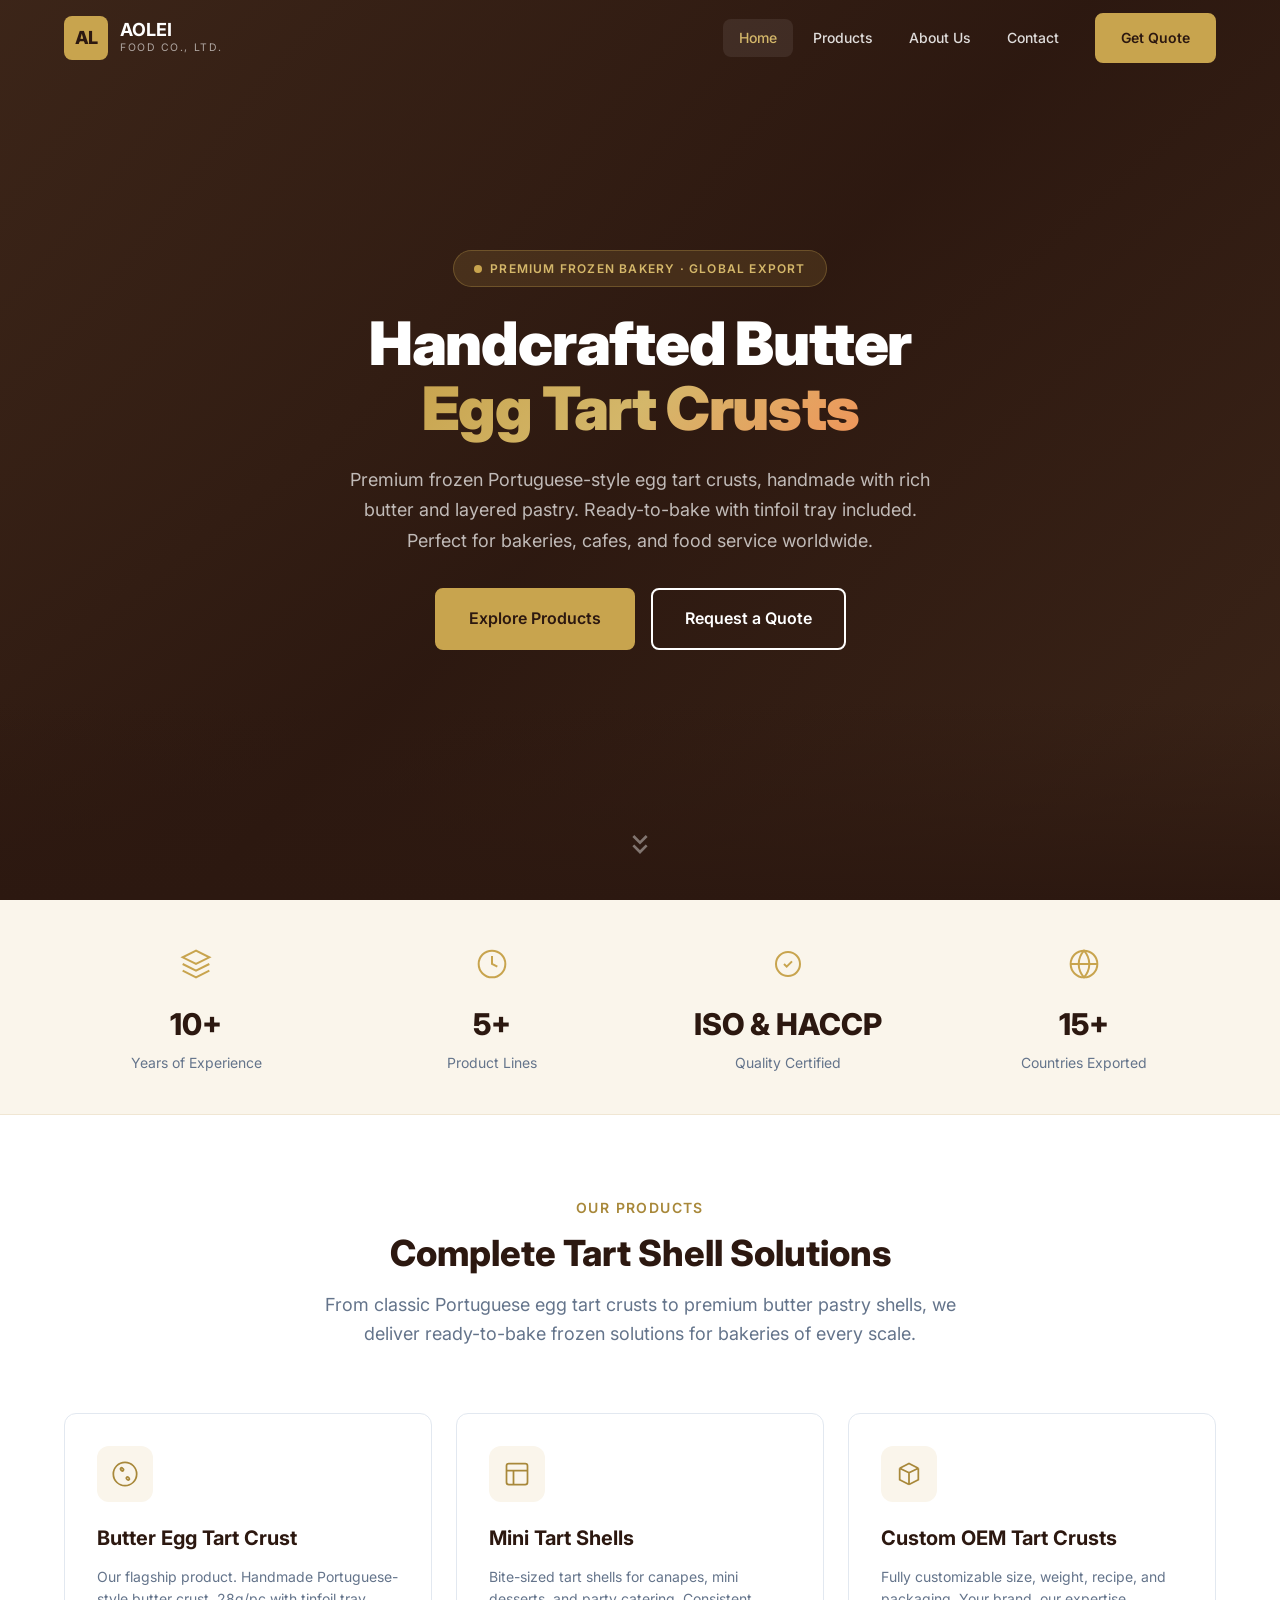
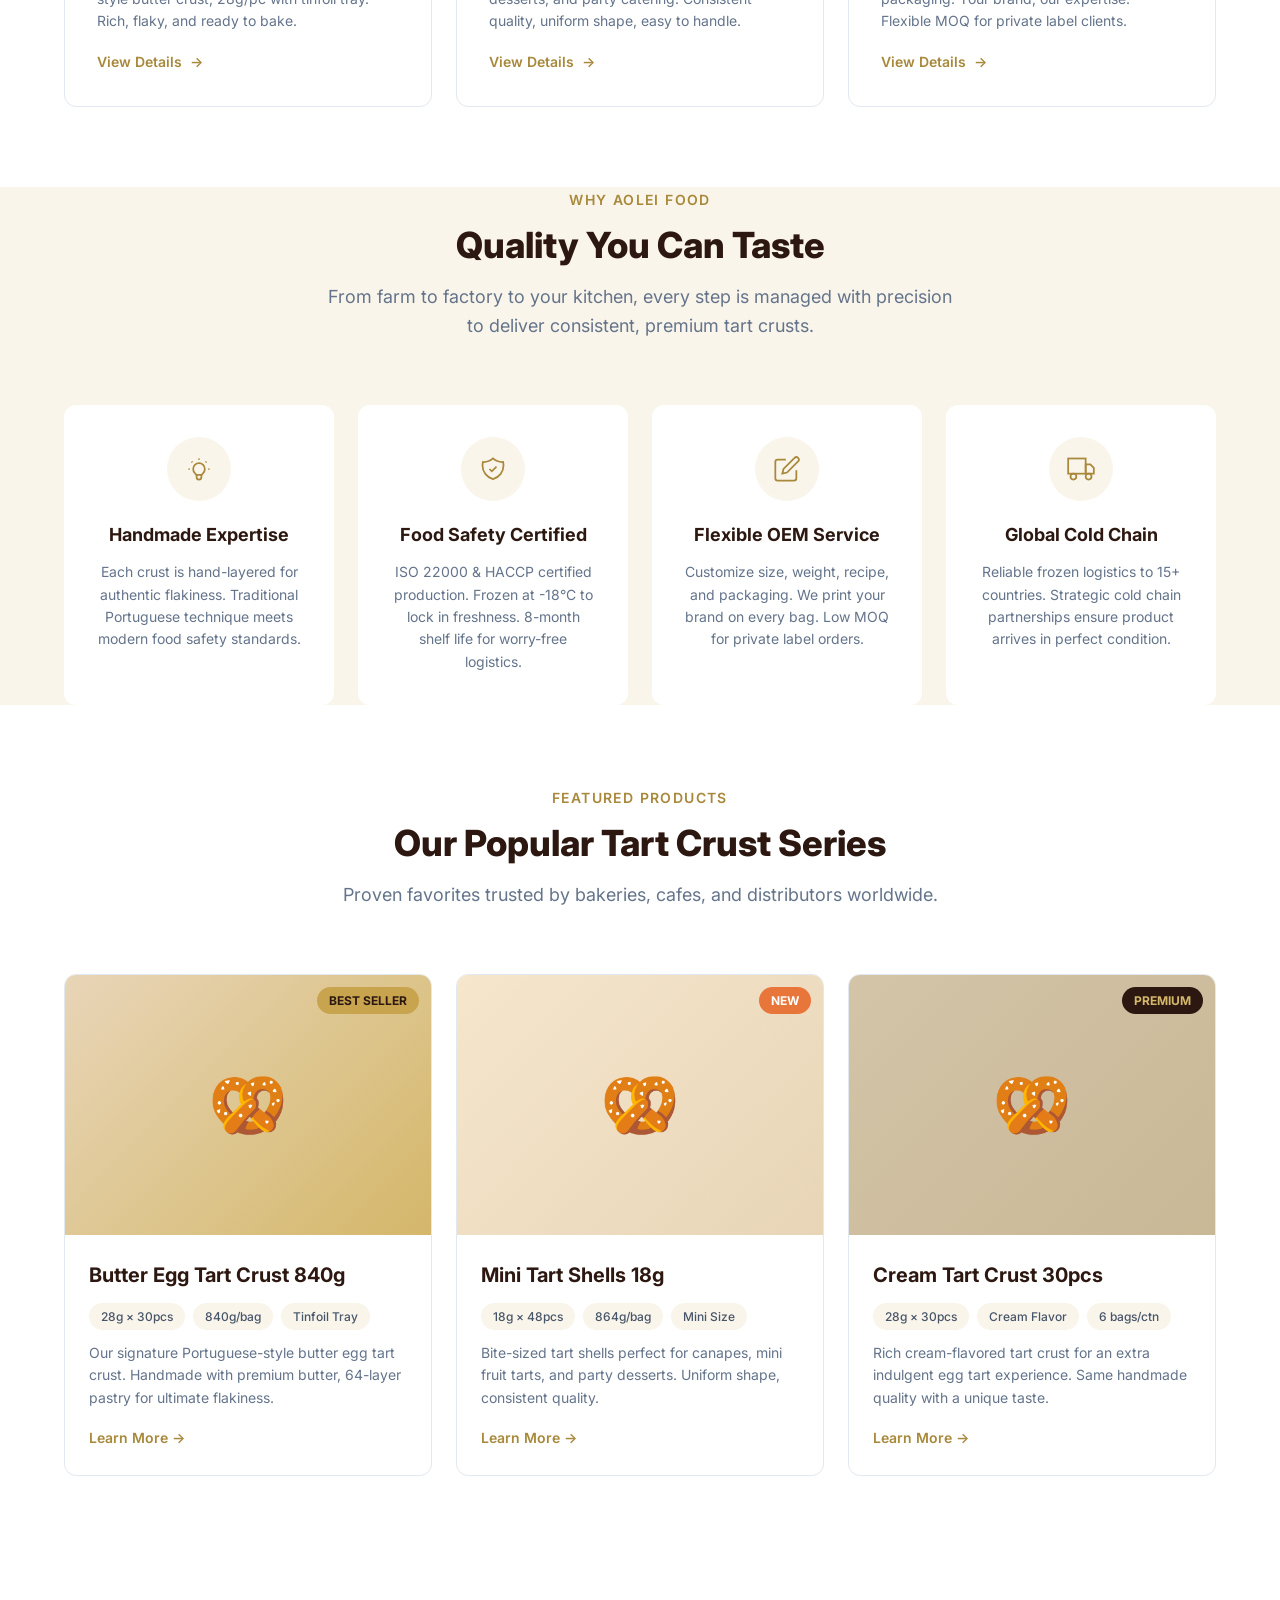
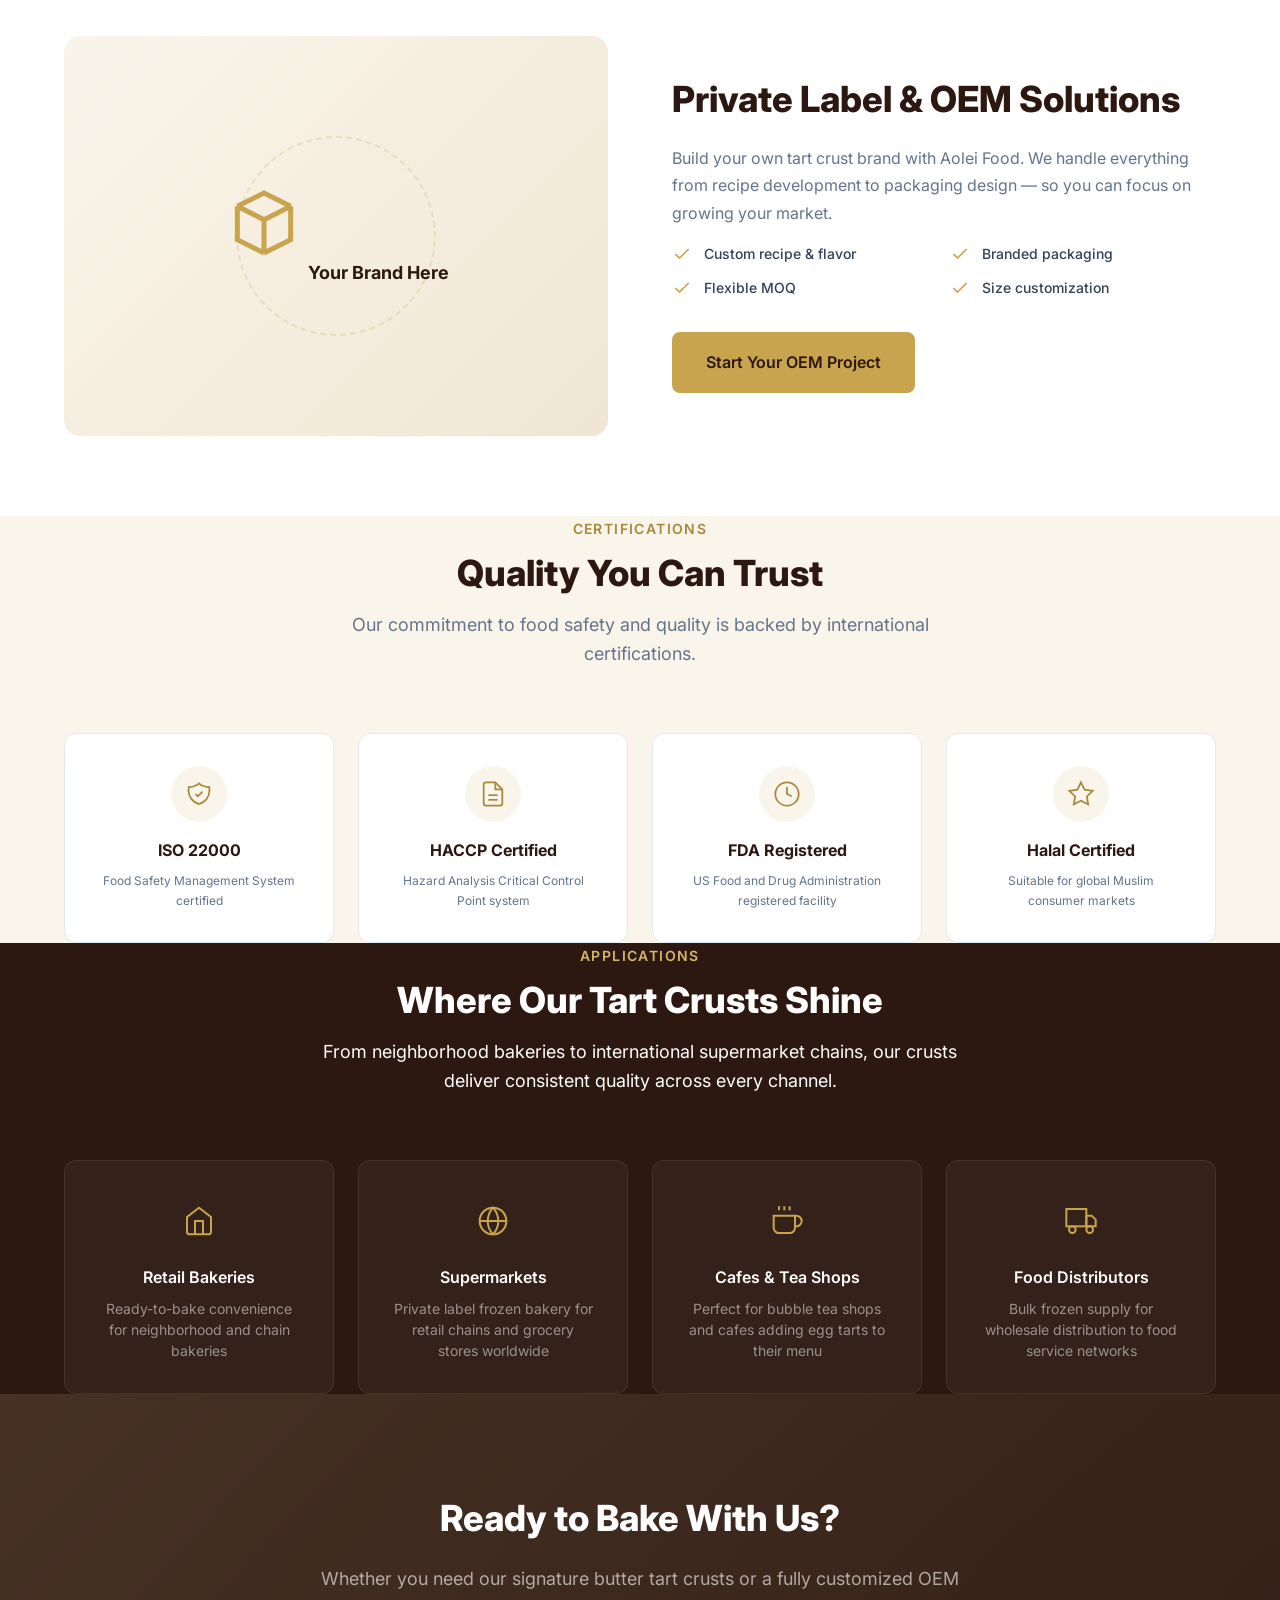
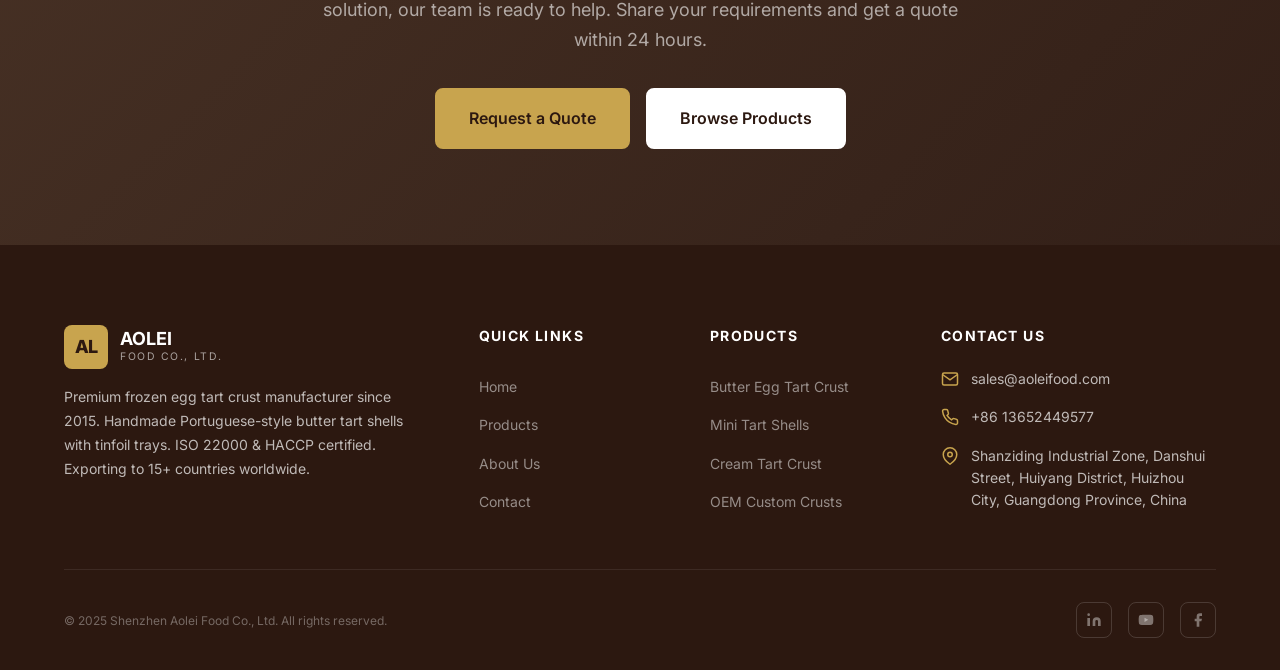
==== index.html @ 7d10255e "Initial commit: Aolei Food B2B foreign trade website" ====
<!DOCTYPE html>
<html lang="en">
<head>
  <meta charset="UTF-8">
  <meta name="viewport" content="width=device-width, initial-scale=1.0">
  <meta name="description" content="Aolei Food - Premium Frozen Egg Tart Crust Manufacturer in China. Handmade Portuguese-style butter egg tart crusts with tinfoil trays. OEM/ODM available. ISO & HACCP certified factory. Request a quote today.">
  <meta name="keywords" content="egg tart crust, frozen egg tart, Portuguese egg tart, butter tart shell, bakery ingredients, OEM egg tart, Aolei Food, tart crust manufacturer, frozen bakery, tinfoil tray tart">
  <meta name="author" content="Shenzhen Aolei Food Co., Ltd.">

  <!-- Open Graph -->
  <meta property="og:title" content="Aolei Food | Premium Frozen Egg Tart Crust Manufacturer">
  <meta property="og:description" content="Handmade Portuguese-style butter egg tart crusts. 28g/pc with tinfoil tray. Frozen for freshness. OEM/ODM available. Global export.">
  <meta property="og:type" content="website">
  <meta property="og:site_name" content="Aolei Food">

  <!-- Canonical -->
  <link rel="canonical" href="https://www.aoleifood.com/">

  <!-- Fonts -->
  <link rel="preconnect" href="https://fonts.googleapis.com">
  <link rel="preconnect" href="https://fonts.gstatic.com" crossorigin>
  <link href="https://fonts.googleapis.com/css2?family=Inter:wght@400;500;600;700;800;900&display=swap" rel="stylesheet">

  <!-- Styles -->
  <link rel="stylesheet" href="assets/css/style.css">

  <title>Aolei Food | Premium Frozen Egg Tart Crust Manufacturer</title>

  <!-- Structured Data -->
  <script type="application/ld+json">
  {
    "@context": "https://schema.org",
    "@type": "Organization",
    "name": "Shenzhen Aolei Food Co., Ltd.",
    "alternateName": "Aolei Food",
    "url": "https://www.aoleifood.com",
    "description": "Professional frozen egg tart crust manufacturer specializing in handmade Portuguese-style butter egg tart crusts for bakery, food service, and retail markets worldwide.",
    "address": {
      "@type": "PostalAddress",
      "addressLocality": "Huizhou",
      "addressRegion": "Guangdong",
      "addressCountry": "CN"
    },
    "contactPoint": {
      "@type": "ContactPoint",
      "telephone": "+86-13652449577",
      "contactType": "sales"
    }
  }
  </script>
</head>
<body>

<!-- ==================== HEADER ==================== -->
<header class="header">
  <div class="header-inner">
    <a href="index.html" class="logo" aria-label="Aolei Food Home">
      <div class="logo-icon">AL</div>
      <div class="logo-text">
        <span class="logo-name">AOLEI</span>
        <span class="logo-sub">Food Co., Ltd.</span>
      </div>
    </a>

    <button class="menu-toggle" aria-label="Toggle menu" aria-expanded="false">
      <span></span><span></span><span></span>
    </button>

    <nav class="nav-menu" role="navigation" aria-label="Main navigation">
      <a href="index.html" class="nav-link active">Home</a>
      <a href="products.html" class="nav-link">Products</a>
      <a href="about.html" class="nav-link">About Us</a>
      <a href="contact.html" class="nav-link">Contact</a>
      <a href="contact.html" class="nav-cta btn btn-primary">Get Quote</a>
    </nav>
  </div>
</header>

<!-- ==================== HERO ==================== -->
<section class="hero" aria-label="Hero banner">
  <div class="hero-bg"></div>
  <div class="hero-content">
    <div class="hero-badge">
      <span class="hero-badge-dot"></span>
      Premium Frozen Bakery · Global Export
    </div>
    <h1 class="hero-title">
      Handcrafted Butter
      <br>
      <span class="hero-title-highlight">Egg Tart Crusts</span>
    </h1>
    <p class="hero-desc">
      Premium frozen Portuguese-style egg tart crusts, handmade with rich butter and layered pastry.
      Ready-to-bake with tinfoil tray included. Perfect for bakeries, cafes, and food service worldwide.
    </p>
    <div class="hero-cta">
      <a href="products.html" class="btn btn-primary btn-lg">Explore Products</a>
      <a href="contact.html" class="btn btn-outline btn-lg">Request a Quote</a>
    </div>
  </div>
  <div class="hero-scroll" aria-hidden="true">
    <svg viewBox="0 0 24 24" fill="none" stroke="currentColor" stroke-width="2">
      <path d="M7 13l5 5 5-5M7 6l5 5 5-5"/>
    </svg>
  </div>
</section>

<!-- ==================== TRUST BAR ==================== -->
<section class="trust-bar" aria-label="Company statistics">
  <div class="container">
    <div class="trust-grid">
      <div class="trust-item reveal">
        <div class="trust-icon">
          <svg viewBox="0 0 24 24" fill="none" stroke="currentColor" stroke-width="1.5"><path d="M12 2L2 7l10 5 10-5-10-5z"/><path d="M2 17l10 5 10-5"/><path d="M2 12l10 5 10-5"/></svg>
        </div>
        <div class="trust-number">10+</div>
        <div class="trust-label">Years of Experience</div>
      </div>
      <div class="trust-item reveal">
        <div class="trust-icon">
          <svg viewBox="0 0 24 24" fill="none" stroke="currentColor" stroke-width="1.5"><circle cx="12" cy="12" r="10"/><path d="M12 6v6l4 2"/></svg>
        </div>
        <div class="trust-number">5+</div>
        <div class="trust-label">Product Lines</div>
      </div>
      <div class="trust-item reveal">
        <div class="trust-icon">
          <svg viewBox="0 0 24 24" fill="none" stroke="currentColor" stroke-width="1.5"><path d="M9 12l2 2 4-4"/><path d="M21 12c0 4.97-4.03 9-9 9s-9-4.03-9-9 4.03-9 9-9 9 4.03 9 9z"/></svg>
        </div>
        <div class="trust-number">ISO & HACCP</div>
        <div class="trust-label">Quality Certified</div>
      </div>
      <div class="trust-item reveal">
        <div class="trust-icon">
          <svg viewBox="0 0 24 24" fill="none" stroke="currentColor" stroke-width="1.5"><circle cx="12" cy="12" r="10"/><line x1="2" y1="12" x2="22" y2="12"/><path d="M12 2a15.3 15.3 0 014 10 15.3 15.3 0 01-4 10 15.3 15.3 0 01-4-10 15.3 15.3 0 014-10z"/></svg>
        </div>
        <div class="trust-number">15+</div>
        <div class="trust-label">Countries Exported</div>
      </div>
    </div>
  </div>
</section>

<!-- ==================== PRODUCT CATEGORIES ==================== -->
<section class="section" id="categories" aria-label="Product categories">
  <div class="container">
    <div class="section-header">
      <span class="section-label reveal">Our Products</span>
      <h2 class="section-title reveal">Complete Tart Shell Solutions</h2>
      <p class="section-subtitle reveal">From classic Portuguese egg tart crusts to premium butter pastry shells, we deliver ready-to-bake frozen solutions for bakeries of every scale.</p>
    </div>
    <div class="categories-grid stagger">
      <div class="category-card">
        <div class="category-icon">
          <svg viewBox="0 0 24 24" fill="none" stroke="currentColor" stroke-width="1.5"><circle cx="12" cy="12" r="10"/><path d="M14.7 14.7a1 1 0 00-1.4 1.4l.9.9a1 1 0 001.4-1.4l-.9-.9z"/><path d="M8.3 8.3a1 1 0 011.4-1.4l.9.9a1 1 0 01-1.4 1.4l-.9-.9z"/></svg>
        </div>
        <h3>Butter Egg Tart Crust</h3>
        <p>Our flagship product. Handmade Portuguese-style butter crust, 28g/pc with tinfoil tray. Rich, flaky, and ready to bake.</p>
        <a href="products.html#butter-tart" class="category-link">View Details <span>&rarr;</span></a>
      </div>
      <div class="category-card">
        <div class="category-icon">
          <svg viewBox="0 0 24 24" fill="none" stroke="currentColor" stroke-width="1.5"><rect x="3" y="3" width="18" height="18" rx="2"/><path d="M3 9h18"/><path d="M9 21V9"/></svg>
        </div>
        <h3>Mini Tart Shells</h3>
        <p>Bite-sized tart shells for canapes, mini desserts, and party catering. Consistent quality, uniform shape, easy to handle.</p>
        <a href="products.html#mini-tart" class="category-link">View Details <span>&rarr;</span></a>
      </div>
      <div class="category-card">
        <div class="category-icon">
          <svg viewBox="0 0 24 24" fill="none" stroke="currentColor" stroke-width="1.5"><path d="M20 7l-8-4-8 4m16 0l-8 4m8-4v10l-8 4m0-10L4 7m8 4v10M4 7v10l8 4"/></svg>
        </div>
        <h3>Custom OEM Tart Crusts</h3>
        <p>Fully customizable size, weight, recipe, and packaging. Your brand, our expertise. Flexible MOQ for private label clients.</p>
        <a href="products.html#oem" class="category-link">View Details <span>&rarr;</span></a>
      </div>
    </div>
  </div>
</section>

<!-- ==================== WHY CHOOSE US ==================== -->
<section class="why-us" aria-label="Why choose us">
  <div class="container">
    <div class="section-header">
      <span class="section-label reveal">Why Aolei Food</span>
      <h2 class="section-title reveal">Quality You Can Taste</h2>
      <p class="section-subtitle reveal">From farm to factory to your kitchen, every step is managed with precision to deliver consistent, premium tart crusts.</p>
    </div>
    <div class="why-grid stagger">
      <div class="why-card">
        <div class="why-icon">
          <svg viewBox="0 0 24 24" fill="none" stroke="currentColor" stroke-width="1.5"><path d="M9.663 17h4.673M12 3v1m6.364 1.636l-.707.707M21 12h-1M4 12H3m3.343-5.657l-.707-.707m2.828 9.9a5 5 0 117.072 0l-.548.547A3.374 3.374 0 0014 18.469V19a2 2 0 11-4 0v-.531c0-.895-.356-1.754-.988-2.386l-.548-.547z"/></svg>
        </div>
        <h3>Handmade Expertise</h3>
        <p>Each crust is hand-layered for authentic flakiness. Traditional Portuguese technique meets modern food safety standards.</p>
      </div>
      <div class="why-card">
        <div class="why-icon">
          <svg viewBox="0 0 24 24" fill="none" stroke="currentColor" stroke-width="1.5"><path d="M9 12l2 2 4-4m5.618-4.016A11.955 11.955 0 0112 2.944a11.955 11.955 0 01-8.618 3.04A12.02 12.02 0 003 9c0 5.591 3.824 10.29 9 11.622 5.176-1.332 9-6.03 9-11.622 0-1.042-.133-2.052-.382-3.016z"/></svg>
        </div>
        <h3>Food Safety Certified</h3>
        <p>ISO 22000 & HACCP certified production. Frozen at -18&deg;C to lock in freshness. 8-month shelf life for worry-free logistics.</p>
      </div>
      <div class="why-card">
        <div class="why-icon">
          <svg viewBox="0 0 24 24" fill="none" stroke="currentColor" stroke-width="1.5"><path d="M11 4H4a2 2 0 00-2 2v14a2 2 0 002 2h14a2 2 0 002-2v-7"/><path d="M18.5 2.5a2.121 2.121 0 013 3L12 15l-4 1 1-4 9.5-9.5z"/></svg>
        </div>
        <h3>Flexible OEM Service</h3>
        <p>Customize size, weight, recipe, and packaging. We print your brand on every bag. Low MOQ for private label orders.</p>
      </div>
      <div class="why-card">
        <div class="why-icon">
          <svg viewBox="0 0 24 24" fill="none" stroke="currentColor" stroke-width="1.5"><rect x="1" y="3" width="15" height="13"/><polygon points="16 8 20 8 23 11 23 16 16 16 16 8"/><circle cx="5.5" cy="18.5" r="2.5"/><circle cx="18.5" cy="18.5" r="2.5"/></svg>
        </div>
        <h3>Global Cold Chain</h3>
        <p>Reliable frozen logistics to 15+ countries. Strategic cold chain partnerships ensure product arrives in perfect condition.</p>
      </div>
    </div>
  </div>
</section>

<!-- ==================== FEATURED PRODUCTS ==================== -->
<section class="section" aria-label="Featured products">
  <div class="container">
    <div class="section-header">
      <span class="section-label reveal">Featured Products</span>
      <h2 class="section-title reveal">Our Popular Tart Crust Series</h2>
      <p class="section-subtitle reveal">Proven favorites trusted by bakeries, cafes, and distributors worldwide.</p>
    </div>
    <div class="featured-grid stagger">
      <!-- Product 1 -->
      <div class="product-card">
        <div class="product-image">
          <div style="width:100%;height:100%;background:linear-gradient(135deg, #E8D5B7, #D4B76A);display:flex;align-items:center;justify-content:center;color:#8B6914;font-size:4rem;">&#129384;</div>
          <span class="product-badge popular">Best Seller</span>
        </div>
        <div class="product-info">
          <h3>Butter Egg Tart Crust 840g</h3>
          <div class="product-specs">
            <span class="product-spec">28g &times; 30pcs</span>
            <span class="product-spec">840g/bag</span>
            <span class="product-spec">Tinfoil Tray</span>
          </div>
          <p class="product-desc">Our signature Portuguese-style butter egg tart crust. Handmade with premium butter, 64-layer pastry for ultimate flakiness.</p>
          <a href="products.html#butter-tart" class="product-link">Learn More &rarr;</a>
        </div>
      </div>

      <!-- Product 2 -->
      <div class="product-card">
        <div class="product-image">
          <div style="width:100%;height:100%;background:linear-gradient(135deg, #F5E6CC, #E8D5B7);display:flex;align-items:center;justify-content:center;color:#C8A44E;font-size:4rem;">&#129384;</div>
          <span class="product-badge new">New</span>
        </div>
        <div class="product-info">
          <h3>Mini Tart Shells 18g</h3>
          <div class="product-specs">
            <span class="product-spec">18g &times; 48pcs</span>
            <span class="product-spec">864g/bag</span>
            <span class="product-spec">Mini Size</span>
          </div>
          <p class="product-desc">Bite-sized tart shells perfect for canapes, mini fruit tarts, and party desserts. Uniform shape, consistent quality.</p>
          <a href="products.html#mini-tart" class="product-link">Learn More &rarr;</a>
        </div>
      </div>

      <!-- Product 3 -->
      <div class="product-card">
        <div class="product-image">
          <div style="width:100%;height:100%;background:linear-gradient(135deg, #D4C4A8, #C8B896);display:flex;align-items:center;justify-content:center;color:#8B7355;font-size:4rem;">&#129384;</div>
          <span class="product-badge premium">Premium</span>
        </div>
        <div class="product-info">
          <h3>Cream Tart Crust 30pcs</h3>
          <div class="product-specs">
            <span class="product-spec">28g &times; 30pcs</span>
            <span class="product-spec">Cream Flavor</span>
            <span class="product-spec">6 bags/ctn</span>
          </div>
          <p class="product-desc">Rich cream-flavored tart crust for an extra indulgent egg tart experience. Same handmade quality with a unique taste.</p>
          <a href="products.html#cream-tart" class="product-link">Learn More &rarr;</a>
        </div>
      </div>
    </div>
  </div>
</section>

<!-- ==================== OEM SECTION ==================== -->
<section class="oem-section section" aria-label="OEM & Customization">
  <div class="container">
    <div class="oem-content">
      <div class="oem-visual reveal">
        <div class="oem-image-box">
          <div class="oem-image-content">
            <svg viewBox="0 0 24 24" fill="none" stroke="currentColor" stroke-width="1.5"><path d="M20 7l-8-4-8 4m16 0l-8 4m8-4v10l-8 4m0-10L4 7m8 4v10M4 7v10l8 4"/></svg>
            <span>Your Brand Here</span>
          </div>
        </div>
      </div>
      <div class="oem-info reveal">
        <h2>Private Label & OEM Solutions</h2>
        <p>Build your own tart crust brand with Aolei Food. We handle everything from recipe development to packaging design &mdash; so you can focus on growing your market.</p>
        <ul class="oem-checklist">
          <li>
            <svg viewBox="0 0 24 24" fill="none" stroke="currentColor" stroke-width="2"><polyline points="20 6 9 17 4 12"/></svg>
            Custom recipe & flavor
          </li>
          <li>
            <svg viewBox="0 0 24 24" fill="none" stroke="currentColor" stroke-width="2"><polyline points="20 6 9 17 4 12"/></svg>
            Branded packaging
          </li>
          <li>
            <svg viewBox="0 0 24 24" fill="none" stroke="currentColor" stroke-width="2"><polyline points="20 6 9 17 4 12"/></svg>
            Flexible MOQ
          </li>
          <li>
            <svg viewBox="0 0 24 24" fill="none" stroke="currentColor" stroke-width="2"><polyline points="20 6 9 17 4 12"/></svg>
            Size customization
          </li>
        </ul>
        <a href="contact.html" class="btn btn-primary btn-lg">Start Your OEM Project</a>
      </div>
    </div>
  </div>
</section>

<!-- ==================== CERTIFICATIONS ==================== -->
<section class="certifications" aria-label="Certifications">
  <div class="container">
    <div class="section-header">
      <span class="section-label reveal">Certifications</span>
      <h2 class="section-title reveal">Quality You Can Trust</h2>
      <p class="section-subtitle reveal">Our commitment to food safety and quality is backed by international certifications.</p>
    </div>
    <div class="cert-grid stagger">
      <div class="cert-card">
        <div class="cert-icon">
          <svg viewBox="0 0 24 24" fill="none" stroke="currentColor" stroke-width="1.5"><path d="M9 12l2 2 4-4m5.618-4.016A11.955 11.955 0 0112 2.944a11.955 11.955 0 01-8.618 3.04A12.02 12.02 0 003 9c0 5.591 3.824 10.29 9 11.622 5.176-1.332 9-6.03 9-11.622 0-1.042-.133-2.052-.382-3.016z"/></svg>
        </div>
        <h4>ISO 22000</h4>
        <p>Food Safety Management System certified</p>
      </div>
      <div class="cert-card">
        <div class="cert-icon">
          <svg viewBox="0 0 24 24" fill="none" stroke="currentColor" stroke-width="1.5"><path d="M14 2H6a2 2 0 00-2 2v16a2 2 0 002 2h12a2 2 0 002-2V8z"/><polyline points="14 2 14 8 20 8"/><line x1="16" y1="13" x2="8" y2="13"/><line x1="16" y1="17" x2="8" y2="17"/></svg>
        </div>
        <h4>HACCP Certified</h4>
        <p>Hazard Analysis Critical Control Point system</p>
      </div>
      <div class="cert-card">
        <div class="cert-icon">
          <svg viewBox="0 0 24 24" fill="none" stroke="currentColor" stroke-width="1.5"><circle cx="12" cy="12" r="10"/><path d="M12 6v6l4 2"/></svg>
        </div>
        <h4>FDA Registered</h4>
        <p>US Food and Drug Administration registered facility</p>
      </div>
      <div class="cert-card">
        <div class="cert-icon">
          <svg viewBox="0 0 24 24" fill="none" stroke="currentColor" stroke-width="1.5"><path d="M12 2l3.09 6.26L22 9.27l-5 4.87 1.18 6.88L12 17.77l-6.18 3.25L7 14.14 2 9.27l6.91-1.01L12 2z"/></svg>
        </div>
        <h4>Halal Certified</h4>
        <p>Suitable for global Muslim consumer markets</p>
      </div>
    </div>
  </div>
</section>

<!-- ==================== APPLICATIONS ==================== -->
<section class="applications" aria-label="Application markets">
  <div class="container">
    <div class="section-header">
      <span class="section-label reveal">Applications</span>
      <h2 class="section-title light reveal">Where Our Tart Crusts Shine</h2>
      <p class="section-subtitle light reveal">From neighborhood bakeries to international supermarket chains, our crusts deliver consistent quality across every channel.</p>
    </div>
    <div class="app-grid stagger">
      <div class="app-card">
        <div class="app-icon">
          <svg viewBox="0 0 24 24" fill="none" stroke="currentColor" stroke-width="1.5"><path d="M3 9l9-7 9 7v11a2 2 0 01-2 2H5a2 2 0 01-2-2z"/><polyline points="9 22 9 12 15 12 15 22"/></svg>
        </div>
        <h4>Retail Bakeries</h4>
        <p>Ready-to-bake convenience for neighborhood and chain bakeries</p>
      </div>
      <div class="app-card">
        <div class="app-icon">
          <svg viewBox="0 0 24 24" fill="none" stroke="currentColor" stroke-width="1.5"><circle cx="12" cy="12" r="10"/><line x1="2" y1="12" x2="22" y2="12"/><path d="M12 2a15.3 15.3 0 014 10 15.3 15.3 0 01-4 10 15.3 15.3 0 01-4-10 15.3 15.3 0 014-10z"/></svg>
        </div>
        <h4>Supermarkets</h4>
        <p>Private label frozen bakery for retail chains and grocery stores worldwide</p>
      </div>
      <div class="app-card">
        <div class="app-icon">
          <svg viewBox="0 0 24 24" fill="none" stroke="currentColor" stroke-width="1.5"><path d="M18 8h1a4 4 0 010 8h-1"/><path d="M2 8h16v9a4 4 0 01-4 4H6a4 4 0 01-4-4V8z"/><line x1="6" y1="1" x2="6" y2="4"/><line x1="10" y1="1" x2="10" y2="4"/><line x1="14" y1="1" x2="14" y2="4"/></svg>
        </div>
        <h4>Cafes & Tea Shops</h4>
        <p>Perfect for bubble tea shops and cafes adding egg tarts to their menu</p>
      </div>
      <div class="app-card">
        <div class="app-icon">
          <svg viewBox="0 0 24 24" fill="none" stroke="currentColor" stroke-width="1.5"><rect x="1" y="3" width="15" height="13"/><polygon points="16 8 20 8 23 11 23 16 16 16 16 8"/><circle cx="5.5" cy="18.5" r="2.5"/><circle cx="18.5" cy="18.5" r="2.5"/></svg>
        </div>
        <h4>Food Distributors</h4>
        <p>Bulk frozen supply for wholesale distribution to food service networks</p>
      </div>
    </div>
  </div>
</section>

<!-- ==================== CTA ==================== -->
<section class="cta-section" aria-label="Call to action">
  <div class="container">
    <div class="cta-content reveal">
      <h2>Ready to Bake With Us?</h2>
      <p>Whether you need our signature butter tart crusts or a fully customized OEM solution, our team is ready to help. Share your requirements and get a quote within 24 hours.</p>
      <div class="cta-buttons">
        <a href="contact.html" class="btn btn-primary btn-lg">Request a Quote</a>
        <a href="products.html" class="btn btn-white btn-lg">Browse Products</a>
      </div>
    </div>
  </div>
</section>

<!-- ==================== FOOTER ==================== -->
<footer class="footer" role="contentinfo">
  <div class="container">
    <div class="footer-grid">
      <!-- Brand -->
      <div class="footer-brand">
        <a href="index.html" class="logo">
          <div class="logo-icon" style="background:var(--color-gold)">AL</div>
          <div class="logo-text">
            <span class="logo-name">AOLEI</span>
            <span class="logo-sub">Food Co., Ltd.</span>
          </div>
        </a>
        <p>Premium frozen egg tart crust manufacturer since 2015. Handmade Portuguese-style butter tart shells with tinfoil trays. ISO 22000 &amp; HACCP certified. Exporting to 15+ countries worldwide.</p>
      </div>

      <!-- Quick Links -->
      <div>
        <h4 class="footer-heading">Quick Links</h4>
        <div class="footer-links">
          <a href="index.html">Home</a>
          <a href="products.html">Products</a>
          <a href="about.html">About Us</a>
          <a href="contact.html">Contact</a>
        </div>
      </div>

      <!-- Products -->
      <div>
        <h4 class="footer-heading">Products</h4>
        <div class="footer-links">
          <a href="products.html#butter-tart">Butter Egg Tart Crust</a>
          <a href="products.html#mini-tart">Mini Tart Shells</a>
          <a href="products.html#cream-tart">Cream Tart Crust</a>
          <a href="products.html#oem">OEM Custom Crusts</a>
        </div>
      </div>

      <!-- Contact -->
      <div>
        <h4 class="footer-heading">Contact Us</h4>
        <div class="footer-contact">
          <div class="footer-contact-item">
            <svg viewBox="0 0 24 24" fill="none" stroke="currentColor" stroke-width="2"><path d="M4 4h16c1.1 0 2 .9 2 2v12c0 1.1-.9 2-2 2H4c-1.1 0-2-.9-2-2V6c0-1.1.9-2 2-2z"/><polyline points="22,6 12,13 2,6"/></svg>
            <span>sales@aoleifood.com</span>
          </div>
          <div class="footer-contact-item">
            <svg viewBox="0 0 24 24" fill="none" stroke="currentColor" stroke-width="2"><path d="M22 16.92v3a2 2 0 01-2.18 2 19.79 19.79 0 01-8.63-3.07 19.5 19.5 0 01-6-6 19.79 19.79 0 01-3.07-8.67A2 2 0 014.11 2h3a2 2 0 012 1.72 12.84 12.84 0 00.7 2.81 2 2 0 01-.45 2.11L8.09 9.91a16 16 0 006 6l1.27-1.27a2 2 0 012.11-.45 12.84 12.84 0 002.81.7A2 2 0 0122 16.92z"/></svg>
            <span>+86 13652449577</span>
          </div>
          <div class="footer-contact-item">
            <svg viewBox="0 0 24 24" fill="none" stroke="currentColor" stroke-width="2"><path d="M21 10c0 7-9 13-9 13s-9-6-9-13a9 9 0 0118 0z"/><circle cx="12" cy="10" r="3"/></svg>
            <span>Shanziding Industrial Zone, Danshui Street, Huiyang District, Huizhou City, Guangdong Province, China</span>
          </div>
        </div>
      </div>
    </div>

    <div class="footer-bottom">
      <p>&copy; 2025 Shenzhen Aolei Food Co., Ltd. All rights reserved.</p>
      <div class="footer-social">
        <a href="#" aria-label="LinkedIn"><svg viewBox="0 0 24 24" fill="currentColor" width="16" height="16"><path d="M16 8a6 6 0 016 6v7h-4v-7a2 2 0 00-2-2 2 2 0 00-2 2v7h-4v-7a6 6 0 016-6zM2 9h4v12H2zM4 6a2 2 0 100-4 2 2 0 000 4z"/></svg></a>
        <a href="#" aria-label="YouTube"><svg viewBox="0 0 24 24" fill="currentColor" width="16" height="16"><path d="M22.54 6.42a2.78 2.78 0 00-1.94-2C18.88 4 12 4 12 4s-6.88 0-8.6.46a2.78 2.78 0 00-1.94 2A29.94 29.94 0 001 11.75a29.94 29.94 0 00.46 5.33A2.78 2.78 0 003.4 19c1.72.46 8.6.46 8.6.46s6.88 0 8.6-.46a2.78 2.78 0 001.94-2 30.06 30.06 0 00.46-5.25 30.06 30.06 0 00-.46-5.33z"/><polygon points="9.75 15.02 15.5 11.75 9.75 8.48 9.75 15.02"/></svg></a>
        <a href="#" aria-label="Facebook"><svg viewBox="0 0 24 24" fill="currentColor" width="16" height="16"><path d="M18 2h-3a5 5 0 00-5 5v3H7v4h3v8h4v-8h3l1-4h-4V7a1 1 0 011-1h3z"/></svg></a>
      </div>
    </div>
  </div>
</footer>

<!-- Back to Top -->
<button class="back-to-top" aria-label="Back to top">
  <svg viewBox="0 0 24 24" fill="none" stroke="currentColor" stroke-width="2"><polyline points="18 15 12 9 6 15"/></svg>
</button>

<!-- Scripts -->
<script src="assets/js/main.js"></script>

</body>
</html>
---- assets/css/style.css ----
/* ============================================
   AOLEI FOOD - B2B Overseas Trade Website
   Global Stylesheet
   ============================================ */

/* --- CSS Custom Properties --- */
:root {
  /* Colors - Primary (Warm Gold & Amber) */
  --color-gold: #C8A44E;
  --color-gold-light: #D4B76A;
  --color-gold-dark: #A8883A;

  /* Colors - Dark */
  --color-brown: #3D2619;
  --color-brown-light: #5C3D2E;
  --color-brown-dark: #2C1810;

  /* Colors - Accent */
  --color-warm: #E8753A;
  --color-warm-light: #F0955A;
  --color-cream: #FAF5EB;
  --color-cream-dark: #F0E6D3;

  /* Colors - Neutral */
  --color-white: #FFFFFF;
  --color-gray-50: #F8FAFC;
  --color-gray-100: #F1F5F9;
  --color-gray-200: #E2E8F0;
  --color-gray-300: #CBD5E1;
  --color-gray-400: #94A3B8;
  --color-gray-500: #64748B;
  --color-gray-600: #475569;
  --color-gray-700: #334155;
  --color-gray-800: #1E293B;
  --color-gray-900: #0F172A;

  /* Colors - Functional */
  --color-success: #10B981;
  --color-error: #EF4444;
  --color-warning: #F59E0B;

  /* Typography */
  --font-primary: 'Inter', -apple-system, BlinkMacSystemFont, 'Segoe UI', Roboto, sans-serif;
  --font-size-xs: 0.75rem;
  --font-size-sm: 0.875rem;
  --font-size-base: 1rem;
  --font-size-lg: 1.125rem;
  --font-size-xl: 1.25rem;
  --font-size-2xl: 1.5rem;
  --font-size-3xl: 1.875rem;
  --font-size-4xl: 2.25rem;
  --font-size-5xl: 3rem;
  --font-size-6xl: 3.75rem;

  /* Spacing */
  --space-1: 0.25rem;
  --space-2: 0.5rem;
  --space-3: 0.75rem;
  --space-4: 1rem;
  --space-5: 1.25rem;
  --space-6: 1.5rem;
  --space-8: 2rem;
  --space-10: 2.5rem;
  --space-12: 3rem;
  --space-16: 4rem;
  --space-20: 5rem;
  --space-24: 6rem;

  /* Layout */
  --max-width: 1200px;
  --header-height: 76px;
  --border-radius: 8px;
  --border-radius-lg: 12px;
  --border-radius-xl: 16px;
  --border-radius-full: 9999px;

  /* Shadows */
  --shadow-sm: 0 1px 2px rgba(0, 0, 0, 0.05);
  --shadow-md: 0 4px 6px -1px rgba(0, 0, 0, 0.1), 0 2px 4px -2px rgba(0, 0, 0, 0.1);
  --shadow-lg: 0 10px 15px -3px rgba(0, 0, 0, 0.1), 0 4px 6px -4px rgba(0, 0, 0, 0.1);
  --shadow-xl: 0 20px 25px -5px rgba(0, 0, 0, 0.1), 0 8px 10px -6px rgba(0, 0, 0, 0.1);

  /* Transitions */
  --transition-fast: 150ms ease;
  --transition-base: 300ms ease;
  --transition-slow: 500ms ease;
}

/* --- Reset & Base --- */
*, *::before, *::after {
  box-sizing: border-box;
  margin: 0;
  padding: 0;
}

html {
  scroll-behavior: smooth;
  -webkit-text-size-adjust: 100%;
}

body {
  font-family: var(--font-primary);
  font-size: var(--font-size-base);
  line-height: 1.6;
  color: var(--color-gray-700);
  background: var(--color-white);
  -webkit-font-smoothing: antialiased;
  -moz-osx-font-smoothing: grayscale;
}

img {
  max-width: 100%;
  height: auto;
  display: block;
}

a {
  color: inherit;
  text-decoration: none;
}

ul, ol {
  list-style: none;
}

/* --- Container --- */
.container {
  width: 100%;
  max-width: var(--max-width);
  margin: 0 auto;
  padding: 0 var(--space-6);
}

/* --- Buttons --- */
.btn {
  display: inline-flex;
  align-items: center;
  justify-content: center;
  gap: var(--space-2);
  padding: var(--space-3) var(--space-6);
  font-size: var(--font-size-sm);
  font-weight: 600;
  border-radius: var(--border-radius);
  cursor: pointer;
  transition: all var(--transition-base);
  border: 2px solid transparent;
  white-space: nowrap;
}

.btn-primary {
  background: var(--color-gold);
  color: var(--color-brown-dark);
  border-color: var(--color-gold);
}

.btn-primary:hover {
  background: var(--color-gold-dark);
  border-color: var(--color-gold-dark);
  transform: translateY(-1px);
  box-shadow: var(--shadow-lg);
}

.btn-outline {
  background: transparent;
  color: var(--color-white);
  border-color: var(--color-white);
}

.btn-outline:hover {
  background: var(--color-white);
  color: var(--color-brown-dark);
  transform: translateY(-1px);
}

.btn-outline-dark {
  background: transparent;
  color: var(--color-brown-dark);
  border-color: var(--color-brown-dark);
}

.btn-outline-dark:hover {
  background: var(--color-brown-dark);
  color: var(--color-white);
  transform: translateY(-1px);
}

.btn-white {
  background: var(--color-white);
  color: var(--color-brown-dark);
  border-color: var(--color-white);
}

.btn-white:hover {
  background: var(--color-cream);
  transform: translateY(-1px);
  box-shadow: var(--shadow-lg);
}

.btn-lg {
  padding: var(--space-4) var(--space-8);
  font-size: var(--font-size-base);
}

/* --- Section --- */
.section {
  padding: var(--space-20) 0;
}

.section-header {
  text-align: center;
  margin-bottom: var(--space-16);
}

.section-label {
  display: inline-block;
  font-size: var(--font-size-sm);
  font-weight: 600;
  color: var(--color-gold-dark);
  text-transform: uppercase;
  letter-spacing: 0.1em;
  margin-bottom: var(--space-3);
}

.section-title {
  font-size: var(--font-size-4xl);
  font-weight: 800;
  color: var(--color-brown-dark);
  line-height: 1.2;
  margin-bottom: var(--space-4);
}

.section-subtitle {
  font-size: var(--font-size-lg);
  color: var(--color-gray-500);
  max-width: 640px;
  margin: 0 auto;
  line-height: 1.6;
}

.section-title.light,
.section-subtitle.light {
  color: var(--color-white);
}

/* ============================================
   HEADER
   ============================================ */
.header {
  position: fixed;
  top: 0;
  left: 0;
  width: 100%;
  z-index: 1000;
  transition: all var(--transition-base);
  background: transparent;
}

.header.scrolled {
  background: rgba(255, 255, 255, 0.97);
  backdrop-filter: blur(12px);
  box-shadow: var(--shadow-md);
}

.header.scrolled .nav-link {
  color: var(--color-gray-700);
}

.header.scrolled .logo-name { color: var(--color-brown-dark); }
.header.scrolled .logo-sub { color: var(--color-gray-500); }

.header-inner {
  max-width: var(--max-width);
  margin: 0 auto;
  padding: 0 var(--space-6);
  height: var(--header-height);
  display: flex;
  align-items: center;
  justify-content: space-between;
}

/* Logo */
.logo {
  display: flex;
  align-items: center;
  gap: var(--space-3);
  text-decoration: none;
}

.logo-icon {
  width: 44px;
  height: 44px;
  background: var(--color-gold);
  border-radius: var(--border-radius);
  display: flex;
  align-items: center;
  justify-content: center;
  font-size: var(--font-size-lg);
  font-weight: 800;
  color: var(--color-brown-dark);
  letter-spacing: -1px;
}

.logo-text {
  display: flex;
  flex-direction: column;
}

.logo-name {
  font-size: var(--font-size-lg);
  font-weight: 700;
  color: var(--color-white);
  line-height: 1.1;
  transition: color var(--transition-base);
}

.logo-sub {
  font-size: 0.65rem;
  text-transform: uppercase;
  letter-spacing: 0.15em;
  color: rgba(255, 255, 255, 0.6);
  transition: color var(--transition-base);
}

/* Navigation */
.nav-menu {
  display: flex;
  align-items: center;
  gap: var(--space-1);
}

.nav-link {
  padding: var(--space-2) var(--space-4);
  font-size: var(--font-size-sm);
  font-weight: 500;
  color: rgba(255, 255, 255, 0.85);
  transition: all var(--transition-fast);
  border-radius: var(--border-radius);
}

.nav-link:hover,
.nav-link.active {
  color: var(--color-gold-light);
  background: rgba(255, 255, 255, 0.08);
}

.nav-cta {
  margin-left: var(--space-4);
}

/* Mobile Menu Toggle */
.menu-toggle {
  display: none;
  flex-direction: column;
  gap: 5px;
  padding: var(--space-2);
  background: none;
  border: none;
  cursor: pointer;
  z-index: 1001;
}

.menu-toggle span {
  display: block;
  width: 24px;
  height: 2px;
  background: var(--color-white);
  border-radius: 2px;
  transition: all var(--transition-base);
}

.header.scrolled .menu-toggle span {
  background: var(--color-brown-dark);
}

.menu-toggle.active span:nth-child(1) {
  transform: rotate(45deg) translate(5px, 5px);
}

.menu-toggle.active span:nth-child(2) {
  opacity: 0;
}

.menu-toggle.active span:nth-child(3) {
  transform: rotate(-45deg) translate(5px, -5px);
}

/* ============================================
   HERO
   ============================================ */
.hero {
  position: relative;
  min-height: 100vh;
  display: flex;
  align-items: center;
  justify-content: center;
  text-align: center;
  overflow: hidden;
  background: var(--color-brown-dark);
}

.hero-bg {
  position: absolute;
  inset: 0;
  background:
    linear-gradient(135deg, rgba(61, 38, 25, 0.92) 0%, rgba(44, 24, 16, 0.95) 50%, rgba(61, 38, 25, 0.9) 100%),
    radial-gradient(ellipse at 30% 50%, rgba(200, 164, 78, 0.15) 0%, transparent 60%),
    radial-gradient(ellipse at 70% 30%, rgba(232, 117, 58, 0.1) 0%, transparent 50%);
  z-index: 1;
}

.hero-bg::after {
  content: '';
  position: absolute;
  bottom: 0;
  left: 0;
  right: 0;
  height: 200px;
  background: linear-gradient(to top, var(--color-brown-dark), transparent);
  z-index: 2;
}

.hero-content {
  position: relative;
  z-index: 3;
  max-width: 800px;
  padding: var(--space-24) var(--space-6);
}

.hero-badge {
  display: inline-flex;
  align-items: center;
  gap: var(--space-2);
  padding: var(--space-2) var(--space-5);
  background: rgba(200, 164, 78, 0.15);
  border: 1px solid rgba(200, 164, 78, 0.3);
  border-radius: var(--border-radius-full);
  font-size: var(--font-size-xs);
  font-weight: 600;
  color: var(--color-gold-light);
  text-transform: uppercase;
  letter-spacing: 0.1em;
  margin-bottom: var(--space-6);
}

.hero-badge-dot {
  width: 8px;
  height: 8px;
  background: var(--color-gold);
  border-radius: 50%;
  animation: pulse-dot 2s ease-in-out infinite;
}

@keyframes pulse-dot {
  0%, 100% { opacity: 1; transform: scale(1); }
  50% { opacity: 0.5; transform: scale(1.3); }
}

.hero-title {
  font-size: var(--font-size-6xl);
  font-weight: 900;
  line-height: 1.08;
  color: var(--color-white);
  margin-bottom: var(--space-6);
  letter-spacing: -0.02em;
}

.hero-title-highlight {
  background: linear-gradient(135deg, var(--color-gold) 0%, var(--color-gold-light) 50%, var(--color-warm-light) 100%);
  -webkit-background-clip: text;
  -webkit-text-fill-color: transparent;
  background-clip: text;
}

.hero-desc {
  font-size: var(--font-size-lg);
  color: rgba(255, 255, 255, 0.7);
  max-width: 600px;
  margin: 0 auto var(--space-8);
  line-height: 1.7;
}

.hero-cta {
  display: flex;
  gap: var(--space-4);
  justify-content: center;
  flex-wrap: wrap;
}

.hero-scroll {
  position: absolute;
  bottom: var(--space-8);
  left: 50%;
  transform: translateX(-50%);
  z-index: 3;
  animation: bounce 2s ease-in-out infinite;
}

.hero-scroll svg {
  width: 32px;
  height: 32px;
  color: rgba(255, 255, 255, 0.4);
}

@keyframes bounce {
  0%, 100% { transform: translateX(-50%) translateY(0); }
  50% { transform: translateX(-50%) translateY(8px); }
}

/* ============================================
   TRUST BAR / STATS
   ============================================ */
.trust-bar {
  padding: var(--space-10) 0;
  background: var(--color-cream);
  border-bottom: 1px solid var(--color-cream-dark);
}

.trust-grid {
  display: grid;
  grid-template-columns: repeat(4, 1fr);
  gap: var(--space-8);
}

.trust-item {
  text-align: center;
}

.trust-icon {
  width: 48px;
  height: 48px;
  margin: 0 auto var(--space-3);
  display: flex;
  align-items: center;
  justify-content: center;
}

.trust-icon svg {
  width: 32px;
  height: 32px;
  color: var(--color-gold);
}

.trust-number {
  font-size: var(--font-size-3xl);
  font-weight: 800;
  color: var(--color-brown-dark);
  margin-bottom: var(--space-1);
}

.trust-label {
  font-size: var(--font-size-sm);
  color: var(--color-gray-500);
}

/* ============================================
   PRODUCT CATEGORIES
   ============================================ */
.categories-grid {
  display: grid;
  grid-template-columns: repeat(3, 1fr);
  gap: var(--space-6);
}

.category-card {
  background: var(--color-white);
  border: 1px solid var(--color-gray-200);
  border-radius: var(--border-radius-lg);
  padding: var(--space-8);
  transition: all var(--transition-base);
  position: relative;
  overflow: hidden;
}

.category-card::before {
  content: '';
  position: absolute;
  top: 0;
  left: 0;
  right: 0;
  height: 3px;
  background: linear-gradient(90deg, var(--color-gold), var(--color-warm));
  opacity: 0;
  transition: opacity var(--transition-base);
}

.category-card:hover {
  border-color: var(--color-gold-light);
  box-shadow: var(--shadow-xl);
  transform: translateY(-4px);
}

.category-card:hover::before {
  opacity: 1;
}

.category-icon {
  width: 56px;
  height: 56px;
  background: var(--color-cream);
  border-radius: var(--border-radius-lg);
  display: flex;
  align-items: center;
  justify-content: center;
  margin-bottom: var(--space-5);
}

.category-icon svg {
  width: 28px;
  height: 28px;
  color: var(--color-gold-dark);
}

.category-card h3 {
  font-size: var(--font-size-xl);
  font-weight: 700;
  color: var(--color-brown-dark);
  margin-bottom: var(--space-3);
}

.category-card p {
  font-size: var(--font-size-sm);
  color: var(--color-gray-500);
  line-height: 1.6;
  margin-bottom: var(--space-4);
}

.category-link {
  display: inline-flex;
  align-items: center;
  gap: var(--space-2);
  font-size: var(--font-size-sm);
  font-weight: 600;
  color: var(--color-gold-dark);
  transition: gap var(--transition-fast);
}

.category-link:hover span {
  transform: translateX(4px);
}

.category-link span {
  display: inline-block;
  transition: transform var(--transition-fast);
}

/* ============================================
   WHY CHOOSE US
   ============================================ */
.why-us {
  background: var(--color-cream);
}

.why-grid {
  display: grid;
  grid-template-columns: repeat(4, 1fr);
  gap: var(--space-6);
}

.why-card {
  background: var(--color-white);
  border-radius: var(--border-radius-lg);
  padding: var(--space-8);
  text-align: center;
  transition: all var(--transition-base);
}

.why-card:hover {
  box-shadow: var(--shadow-lg);
  transform: translateY(-2px);
}

.why-icon {
  width: 64px;
  height: 64px;
  margin: 0 auto var(--space-5);
  background: var(--color-cream);
  border-radius: 50%;
  display: flex;
  align-items: center;
  justify-content: center;
}

.why-icon svg {
  width: 28px;
  height: 28px;
  color: var(--color-gold-dark);
}

.why-card h3 {
  font-size: var(--font-size-lg);
  font-weight: 700;
  color: var(--color-brown-dark);
  margin-bottom: var(--space-3);
}

.why-card p {
  font-size: var(--font-size-sm);
  color: var(--color-gray-500);
  line-height: 1.6;
}

/* ============================================
   FEATURED PRODUCTS
   ============================================ */
.featured-grid {
  display: grid;
  grid-template-columns: repeat(3, 1fr);
  gap: var(--space-6);
}

.product-card {
  background: var(--color-white);
  border: 1px solid var(--color-gray-200);
  border-radius: var(--border-radius-lg);
  overflow: hidden;
  transition: all var(--transition-base);
}

.product-card:hover {
  box-shadow: var(--shadow-xl);
  transform: translateY(-4px);
}

.product-image {
  position: relative;
  width: 100%;
  height: 260px;
  background: var(--color-cream);
  overflow: hidden;
  display: flex;
  align-items: center;
  justify-content: center;
}

.product-image img {
  width: 100%;
  height: 100%;
  object-fit: cover;
  transition: transform var(--transition-slow);
}

.product-card:hover .product-image img {
  transform: scale(1.05);
}

.product-badge {
  position: absolute;
  top: var(--space-3);
  right: var(--space-3);
  padding: var(--space-1) var(--space-3);
  font-size: var(--font-size-xs);
  font-weight: 700;
  text-transform: uppercase;
  border-radius: var(--border-radius-full);
  z-index: 1;
}

.product-badge.popular {
  background: var(--color-gold);
  color: var(--color-brown-dark);
}

.product-badge.new {
  background: var(--color-warm);
  color: var(--color-white);
}

.product-badge.premium {
  background: var(--color-brown-dark);
  color: var(--color-gold-light);
}

.product-info {
  padding: var(--space-6);
}

.product-info h3 {
  font-size: var(--font-size-xl);
  font-weight: 700;
  color: var(--color-brown-dark);
  margin-bottom: var(--space-3);
}

.product-specs {
  display: flex;
  flex-wrap: wrap;
  gap: var(--space-2);
  margin-bottom: var(--space-3);
}

.product-spec {
  display: inline-block;
  padding: var(--space-1) var(--space-3);
  background: var(--color-cream);
  border-radius: var(--border-radius-full);
  font-size: var(--font-size-xs);
  font-weight: 500;
  color: var(--color-gray-600);
}

.product-desc {
  font-size: var(--font-size-sm);
  color: var(--color-gray-500);
  line-height: 1.6;
  margin-bottom: var(--space-4);
}

.product-link {
  display: inline-flex;
  align-items: center;
  gap: var(--space-2);
  font-size: var(--font-size-sm);
  font-weight: 600;
  color: var(--color-gold-dark);
  transition: gap var(--transition-fast);
}

.product-link:hover {
  gap: var(--space-3);
}

/* ============================================
   CERTIFICATIONS
   ============================================ */
.certifications {
  background: var(--color-cream);
}

.cert-grid {
  display: grid;
  grid-template-columns: repeat(4, 1fr);
  gap: var(--space-6);
}

.cert-card {
  background: var(--color-white);
  border-radius: var(--border-radius-lg);
  padding: var(--space-8);
  text-align: center;
  border: 1px solid var(--color-gray-200);
  transition: all var(--transition-base);
}

.cert-card:hover {
  border-color: var(--color-gold-light);
  box-shadow: var(--shadow-md);
}

.cert-icon {
  width: 56px;
  height: 56px;
  margin: 0 auto var(--space-4);
  background: var(--color-cream);
  border-radius: 50%;
  display: flex;
  align-items: center;
  justify-content: center;
}

.cert-icon svg {
  width: 28px;
  height: 28px;
  color: var(--color-gold-dark);
}

.cert-card h4 {
  font-size: var(--font-size-base);
  font-weight: 700;
  color: var(--color-brown-dark);
  margin-bottom: var(--space-2);
}

.cert-card p {
  font-size: var(--font-size-xs);
  color: var(--color-gray-500);
}

/* ============================================
   APPLICATIONS
   ============================================ */
.applications {
  background: var(--color-brown-dark);
}

.applications .section-label {
  color: var(--color-gold-light);
}

.app-grid {
  display: grid;
  grid-template-columns: repeat(4, 1fr);
  gap: var(--space-6);
}

.app-card {
  text-align: center;
  padding: var(--space-8);
  background: rgba(255, 255, 255, 0.04);
  border: 1px solid rgba(255, 255, 255, 0.08);
  border-radius: var(--border-radius-lg);
  transition: all var(--transition-base);
}

.app-card:hover {
  background: rgba(255, 255, 255, 0.08);
  border-color: rgba(200, 164, 78, 0.3);
  transform: translateY(-2px);
}

.app-icon {
  width: 56px;
  height: 56px;
  margin: 0 auto var(--space-4);
  display: flex;
  align-items: center;
  justify-content: center;
}

.app-icon svg {
  width: 32px;
  height: 32px;
  color: var(--color-gold);
}

.app-card h4 {
  font-size: var(--font-size-base);
  font-weight: 600;
  color: var(--color-white);
  margin-bottom: var(--space-2);
}

.app-card p {
  font-size: var(--font-size-sm);
  color: rgba(255, 255, 255, 0.5);
  line-height: 1.5;
}

/* ============================================
   OEM SECTION
   ============================================ */
.oem-section {
  background: var(--color-white);
}

.oem-content {
  display: grid;
  grid-template-columns: 1fr 1fr;
  gap: var(--space-16);
  align-items: center;
}

.oem-visual {
  position: relative;
}

.oem-image-box {
  width: 100%;
  height: 400px;
  background: linear-gradient(135deg, var(--color-cream), var(--color-cream-dark));
  border-radius: var(--border-radius-xl);
  display: flex;
  align-items: center;
  justify-content: center;
  position: relative;
  overflow: hidden;
}

.oem-image-box::before {
  content: '';
  position: absolute;
  width: 200px;
  height: 200px;
  border: 2px dashed var(--color-gold-light);
  border-radius: 50%;
  opacity: 0.3;
}

.oem-image-content {
  text-align: center;
  z-index: 1;
}

.oem-image-content svg {
  width: 80px;
  height: 80px;
  color: var(--color-gold);
  margin-bottom: var(--space-4);
}

.oem-image-content span {
  font-size: var(--font-size-lg);
  font-weight: 700;
  color: var(--color-brown-dark);
}

.oem-info h2 {
  font-size: var(--font-size-4xl);
  font-weight: 800;
  color: var(--color-brown-dark);
  margin-bottom: var(--space-6);
  line-height: 1.2;
}

.oem-info p {
  font-size: var(--font-size-base);
  color: var(--color-gray-500);
  line-height: 1.7;
  margin-bottom: var(--space-4);
}

.oem-checklist {
  display: grid;
  grid-template-columns: 1fr 1fr;
  gap: var(--space-3);
  margin-bottom: var(--space-8);
}

.oem-checklist li {
  display: flex;
  align-items: center;
  gap: var(--space-3);
  font-size: var(--font-size-sm);
  font-weight: 500;
  color: var(--color-gray-700);
}

.oem-checklist li svg {
  width: 20px;
  height: 20px;
  color: var(--color-gold);
  flex-shrink: 0;
}

/* ============================================
   CTA SECTION
   ============================================ */
.cta-section {
  position: relative;
  padding: var(--space-24) 0;
  background:
    linear-gradient(135deg, rgba(61, 38, 25, 0.95) 0%, rgba(44, 24, 16, 0.97) 100%),
    radial-gradient(ellipse at 70% 30%, rgba(200, 164, 78, 0.15) 0%, transparent 60%);
  text-align: center;
  overflow: hidden;
}

.cta-content {
  position: relative;
  z-index: 1;
  max-width: 640px;
  margin: 0 auto;
}

.cta-content h2 {
  font-size: var(--font-size-4xl);
  font-weight: 800;
  color: var(--color-white);
  margin-bottom: var(--space-4);
}

.cta-content p {
  font-size: var(--font-size-lg);
  color: rgba(255, 255, 255, 0.6);
  line-height: 1.7;
  margin-bottom: var(--space-8);
}

.cta-buttons {
  display: flex;
  gap: var(--space-4);
  justify-content: center;
  flex-wrap: wrap;
}

/* ============================================
   FOOTER
   ============================================ */
.footer {
  padding: var(--space-20) 0 var(--space-8);
  background: var(--color-brown-dark);
  color: rgba(255, 255, 255, 0.7);
}

.footer-grid {
  display: grid;
  grid-template-columns: 2fr 1fr 1fr 1.5fr;
  gap: var(--space-12);
  margin-bottom: var(--space-12);
}

.footer-brand p {
  font-size: var(--font-size-sm);
  line-height: 1.7;
  margin-top: var(--space-4);
}

.footer-heading {
  font-size: var(--font-size-sm);
  font-weight: 700;
  text-transform: uppercase;
  letter-spacing: 0.1em;
  color: var(--color-white);
  margin-bottom: var(--space-5);
}

.footer-links a {
  display: block;
  font-size: var(--font-size-sm);
  color: rgba(255, 255, 255, 0.5);
  padding: var(--space-2) 0;
  transition: color var(--transition-fast);
}

.footer-links a:hover {
  color: var(--color-gold-light);
}

.footer-contact {
  display: flex;
  flex-direction: column;
  gap: var(--space-4);
}

.footer-contact-item {
  display: flex;
  align-items: flex-start;
  gap: var(--space-3);
  font-size: var(--font-size-sm);
}

.footer-contact-item svg {
  width: 18px;
  height: 18px;
  color: var(--color-gold);
  flex-shrink: 0;
  margin-top: 2px;
}

.footer-bottom {
  padding-top: var(--space-8);
  border-top: 1px solid rgba(255, 255, 255, 0.08);
  display: flex;
  justify-content: space-between;
  align-items: center;
  font-size: var(--font-size-xs);
  color: rgba(255, 255, 255, 0.35);
}

.footer-social {
  display: flex;
  gap: var(--space-4);
}

.footer-social a {
  width: 36px;
  height: 36px;
  display: flex;
  align-items: center;
  justify-content: center;
  border-radius: var(--border-radius);
  border: 1px solid rgba(255, 255, 255, 0.15);
  transition: all var(--transition-fast);
  color: rgba(255, 255, 255, 0.4);
}

.footer-social a:hover {
  border-color: var(--color-gold);
  color: var(--color-gold);
  background: rgba(200, 164, 78, 0.1);
}

/* ============================================
   PAGE HERO (Inner Pages)
   ============================================ */
.page-hero {
  position: relative;
  padding: 160px 0 80px;
  text-align: center;
  background:
    linear-gradient(135deg, rgba(61, 38, 25, 0.95) 0%, rgba(44, 24, 16, 0.97) 100%),
    radial-gradient(ellipse at 50% 50%, rgba(200, 164, 78, 0.1) 0%, transparent 70%);
}

.page-hero h1 {
  font-size: var(--font-size-5xl);
  font-weight: 900;
  color: var(--color-white);
  margin-bottom: var(--space-4);
}

.page-hero p {
  font-size: var(--font-size-lg);
  color: rgba(255, 255, 255, 0.6);
  max-width: 560px;
  margin: 0 auto;
}

/* ============================================
   PRODUCTS PAGE
   ============================================ */
.product-detail-section {
  padding: var(--space-16) 0;
}

.product-detail-grid {
  display: grid;
  grid-template-columns: 1fr 1fr;
  gap: var(--space-12);
  align-items: start;
}

.product-gallery {
  position: sticky;
  top: calc(var(--header-height) + var(--space-8));
}

.product-main-image {
  width: 100%;
  height: 420px;
  background: var(--color-cream);
  border-radius: var(--border-radius-lg);
  display: flex;
  align-items: center;
  justify-content: center;
  margin-bottom: var(--space-4);
  overflow: hidden;
}

.product-main-image img {
  width: 100%;
  height: 100%;
  object-fit: cover;
}

.product-meta h2 {
  font-size: var(--font-size-3xl);
  font-weight: 800;
  color: var(--color-brown-dark);
  margin-bottom: var(--space-4);
}

.product-meta .price-range {
  font-size: var(--font-size-2xl);
  font-weight: 700;
  color: var(--color-gold-dark);
  margin-bottom: var(--space-4);
}

.product-meta p {
  font-size: var(--font-size-base);
  color: var(--color-gray-500);
  line-height: 1.7;
  margin-bottom: var(--space-6);
}

.specs-table {
  width: 100%;
  border-collapse: collapse;
  margin-bottom: var(--space-6);
}

.specs-table th,
.specs-table td {
  padding: var(--space-3) var(--space-4);
  text-align: left;
  border-bottom: 1px solid var(--color-gray-200);
  font-size: var(--font-size-sm);
}

.specs-table th {
  width: 140px;
  font-weight: 600;
  color: var(--color-gray-700);
  background: var(--color-cream);
}

.specs-table td {
  color: var(--color-gray-600);
}

/* Product list grid */
.products-grid {
  display: grid;
  grid-template-columns: repeat(3, 1fr);
  gap: var(--space-8);
}

/* ============================================
   ABOUT PAGE
   ============================================ */
.about-story {
  padding: var(--space-20) 0;
  background: var(--color-white);
}

.about-grid {
  display: grid;
  grid-template-columns: 1fr 1fr;
  gap: var(--space-16);
  align-items: center;
}

.about-image-box {
  width: 100%;
  height: 480px;
  background: linear-gradient(135deg, var(--color-cream), var(--color-cream-dark));
  border-radius: var(--border-radius-xl);
  display: flex;
  align-items: center;
  justify-content: center;
  position: relative;
  overflow: hidden;
}

.about-info h2 {
  font-size: var(--font-size-4xl);
  font-weight: 800;
  color: var(--color-brown-dark);
  margin-bottom: var(--space-6);
  line-height: 1.2;
}

.about-info p {
  font-size: var(--font-size-base);
  color: var(--color-gray-500);
  line-height: 1.8;
  margin-bottom: var(--space-4);
}

.about-values {
  padding: var(--space-20) 0;
  background: var(--color-cream);
}

.values-grid {
  display: grid;
  grid-template-columns: repeat(3, 1fr);
  gap: var(--space-8);
}

.value-card {
  text-align: center;
  padding: var(--space-10) var(--space-8);
  background: var(--color-white);
  border-radius: var(--border-radius-lg);
  transition: all var(--transition-base);
}

.value-card:hover {
  transform: translateY(-4px);
  box-shadow: var(--shadow-lg);
}

.value-card .value-icon {
  width: 64px;
  height: 64px;
  margin: 0 auto var(--space-5);
  background: var(--color-cream);
  border-radius: 50%;
  display: flex;
  align-items: center;
  justify-content: center;
}

.value-card .value-icon svg {
  width: 28px;
  height: 28px;
  color: var(--color-gold-dark);
}

.value-card h3 {
  font-size: var(--font-size-lg);
  font-weight: 700;
  color: var(--color-brown-dark);
  margin-bottom: var(--space-3);
}

.value-card p {
  font-size: var(--font-size-sm);
  color: var(--color-gray-500);
  line-height: 1.6;
}

/* ============================================
   CONTACT PAGE
   ============================================ */
.contact-section {
  padding: var(--space-20) 0;
  background: var(--color-white);
}

.contact-grid {
  display: grid;
  grid-template-columns: 1fr 1.2fr;
  gap: var(--space-16);
}

.contact-info h2 {
  font-size: var(--font-size-4xl);
  font-weight: 800;
  color: var(--color-brown-dark);
  margin-bottom: var(--space-4);
}

.contact-info > p {
  font-size: var(--font-size-base);
  color: var(--color-gray-500);
  line-height: 1.7;
  margin-bottom: var(--space-8);
}

.contact-details {
  display: flex;
  flex-direction: column;
  gap: var(--space-6);
}

.contact-detail-item {
  display: flex;
  gap: var(--space-4);
}

.contact-detail-icon {
  width: 48px;
  height: 48px;
  background: var(--color-cream);
  border-radius: var(--border-radius);
  display: flex;
  align-items: center;
  justify-content: center;
  flex-shrink: 0;
}

.contact-detail-icon svg {
  width: 22px;
  height: 22px;
  color: var(--color-gold-dark);
}

.contact-detail-text h4 {
  font-size: var(--font-size-base);
  font-weight: 600;
  color: var(--color-brown-dark);
  margin-bottom: var(--space-1);
}

.contact-detail-text p {
  font-size: var(--font-size-sm);
  color: var(--color-gray-500);
  line-height: 1.5;
}

.contact-form-wrapper {
  background: var(--color-cream);
  border-radius: var(--border-radius-xl);
  padding: var(--space-10);
}

.contact-form-wrapper h3 {
  font-size: var(--font-size-2xl);
  font-weight: 700;
  color: var(--color-brown-dark);
  margin-bottom: var(--space-6);
}

.form-group {
  margin-bottom: var(--space-5);
}

.form-group label {
  display: block;
  font-size: var(--font-size-sm);
  font-weight: 600;
  color: var(--color-gray-700);
  margin-bottom: var(--space-2);
}

.form-group input,
.form-group select,
.form-group textarea {
  width: 100%;
  padding: var(--space-3) var(--space-4);
  font-size: var(--font-size-base);
  font-family: var(--font-primary);
  border: 1px solid var(--color-gray-300);
  border-radius: var(--border-radius);
  background: var(--color-white);
  transition: all var(--transition-fast);
  color: var(--color-gray-700);
}

.form-group input:focus,
.form-group select:focus,
.form-group textarea:focus {
  outline: none;
  border-color: var(--color-gold);
  box-shadow: 0 0 0 3px rgba(200, 164, 78, 0.15);
}

.form-group textarea {
  resize: vertical;
  min-height: 120px;
}

.form-row {
  display: grid;
  grid-template-columns: 1fr 1fr;
  gap: var(--space-4);
}

.form-submit {
  width: 100%;
  padding: var(--space-4);
  font-size: var(--font-size-base);
  font-weight: 700;
  background: var(--color-gold);
  color: var(--color-brown-dark);
  border: none;
  border-radius: var(--border-radius);
  cursor: pointer;
  transition: all var(--transition-base);
}

.form-submit:hover {
  background: var(--color-gold-dark);
  transform: translateY(-1px);
  box-shadow: var(--shadow-lg);
}

/* ============================================
   Back to Top
   ============================================ */
.back-to-top {
  position: fixed;
  bottom: var(--space-8);
  right: var(--space-8);
  width: 44px;
  height: 44px;
  background: var(--color-gold);
  color: var(--color-brown-dark);
  border: none;
  border-radius: var(--border-radius);
  cursor: pointer;
  display: flex;
  align-items: center;
  justify-content: center;
  opacity: 0;
  visibility: hidden;
  transform: translateY(20px);
  transition: all var(--transition-base);
  z-index: 999;
  box-shadow: var(--shadow-lg);
}

.back-to-top.visible {
  opacity: 1;
  visibility: visible;
  transform: translateY(0);
}

.back-to-top:hover {
  background: var(--color-gold-dark);
  transform: translateY(-2px);
}

.back-to-top svg {
  width: 20px;
  height: 20px;
}

/* ============================================
   ANIMATIONS
   ============================================ */
.reveal {
  opacity: 0;
  transform: translateY(24px);
  transition: opacity 0.6s ease, transform 0.6s ease;
}

.reveal.visible {
  opacity: 1;
  transform: translateY(0);
}

.stagger > * {
  opacity: 0;
  transform: translateY(24px);
  transition: opacity 0.5s ease, transform 0.5s ease;
}

.stagger.visible > *:nth-child(1) { transition-delay: 0s; }
.stagger.visible > *:nth-child(2) { transition-delay: 0.1s; }
.stagger.visible > *:nth-child(3) { transition-delay: 0.2s; }
.stagger.visible > *:nth-child(4) { transition-delay: 0.3s; }
.stagger.visible > *:nth-child(5) { transition-delay: 0.35s; }
.stagger.visible > *:nth-child(6) { transition-delay: 0.4s; }
.stagger.visible > * {
  opacity: 1;
  transform: translateY(0);
}

/* ============================================
   RESPONSIVE
   ============================================ */
@media (max-width: 1024px) {
  :root {
    --font-size-6xl: 2.8rem;
    --font-size-5xl: 2.4rem;
    --font-size-4xl: 2rem;
    --font-size-3xl: 1.6rem;
  }

  .trust-grid { grid-template-columns: repeat(2, 1fr); gap: var(--space-6); }
  .categories-grid { grid-template-columns: repeat(2, 1fr); }
  .why-grid { grid-template-columns: repeat(2, 1fr); }
  .featured-grid { grid-template-columns: repeat(2, 1fr); }
  .cert-grid { grid-template-columns: repeat(2, 1fr); }
  .app-grid { grid-template-columns: repeat(2, 1fr); }
  .footer-grid { grid-template-columns: 1fr 1fr; }
  .oem-content { grid-template-columns: 1fr; gap: var(--space-10); }
  .about-grid { grid-template-columns: 1fr; }
  .contact-grid { grid-template-columns: 1fr; }
  .product-detail-grid { grid-template-columns: 1fr; }
  .values-grid { grid-template-columns: repeat(2, 1fr); }
  .products-grid { grid-template-columns: repeat(2, 1fr); }
}

@media (max-width: 768px) {
  :root {
    --font-size-6xl: 2.2rem;
    --font-size-5xl: 2rem;
    --font-size-4xl: 1.75rem;
    --font-size-3xl: 1.5rem;
  }

  .hero-title { font-size: var(--font-size-5xl); }
  .section-title { font-size: var(--font-size-3xl); }

  .menu-toggle { display: flex; }

  .nav-menu {
    position: fixed;
    top: 0;
    right: -100%;
    width: 280px;
    height: 100vh;
    background: var(--color-brown-dark);
    flex-direction: column;
    padding: 100px var(--space-8) var(--space-8);
    gap: var(--space-2);
    transition: right var(--transition-base);
  }

  .nav-menu.active { right: 0; }

  .nav-cta { margin-left: 0; margin-top: var(--space-4); }

  .trust-grid { grid-template-columns: repeat(2, 1fr); }
  .categories-grid { grid-template-columns: 1fr; }
  .why-grid { grid-template-columns: 1fr; }
  .featured-grid { grid-template-columns: 1fr; }
  .cert-grid { grid-template-columns: 1fr 1fr; }
  .app-grid { grid-template-columns: 1fr 1fr; }
  .footer-grid { grid-template-columns: 1fr; }
  .footer-bottom { flex-direction: column; gap: var(--space-4); text-align: center; }
  .oem-checklist { grid-template-columns: 1fr; }
  .values-grid { grid-template-columns: 1fr; }
  .products-grid { grid-template-columns: 1fr; }

  .hero-cta { flex-direction: column; align-items: center; }
  .cta-buttons { flex-direction: column; align-items: center; }

  .form-row { grid-template-columns: 1fr; }
  .contact-form-wrapper { padding: var(--space-6); }
}
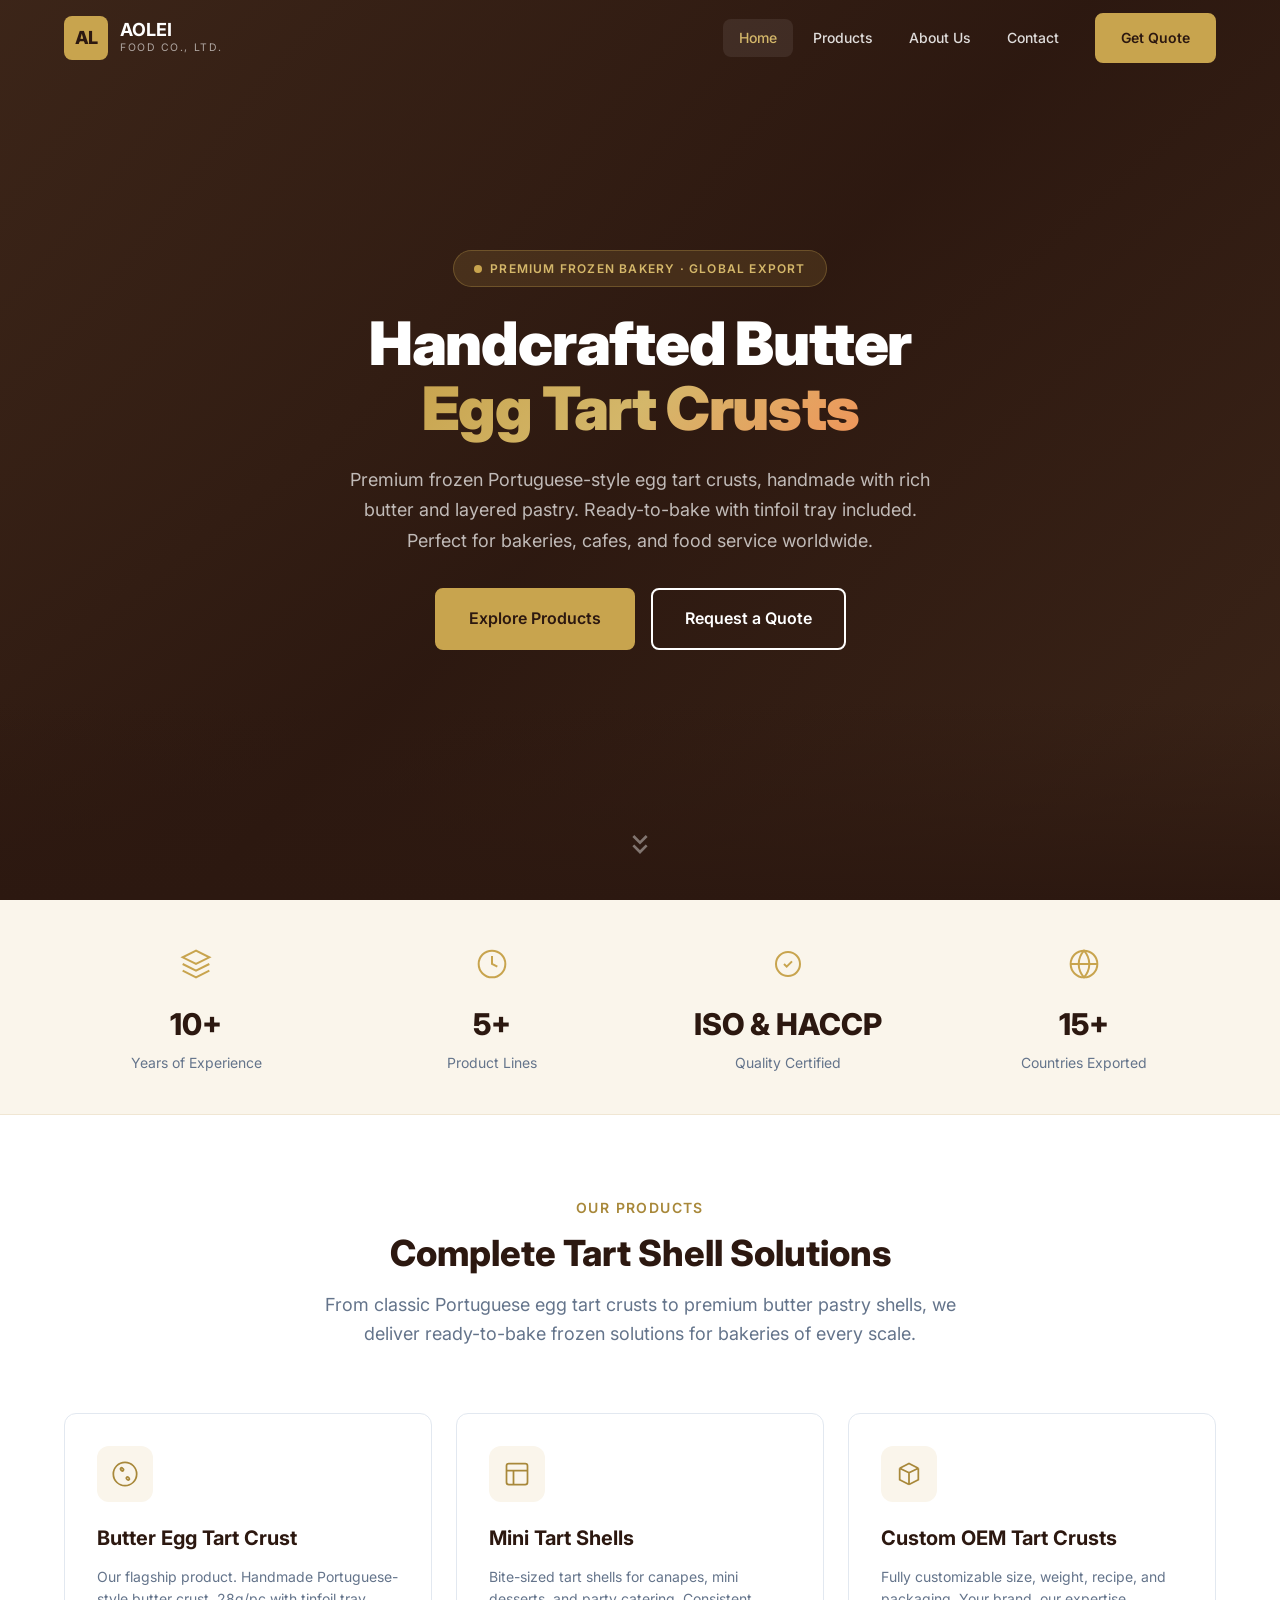
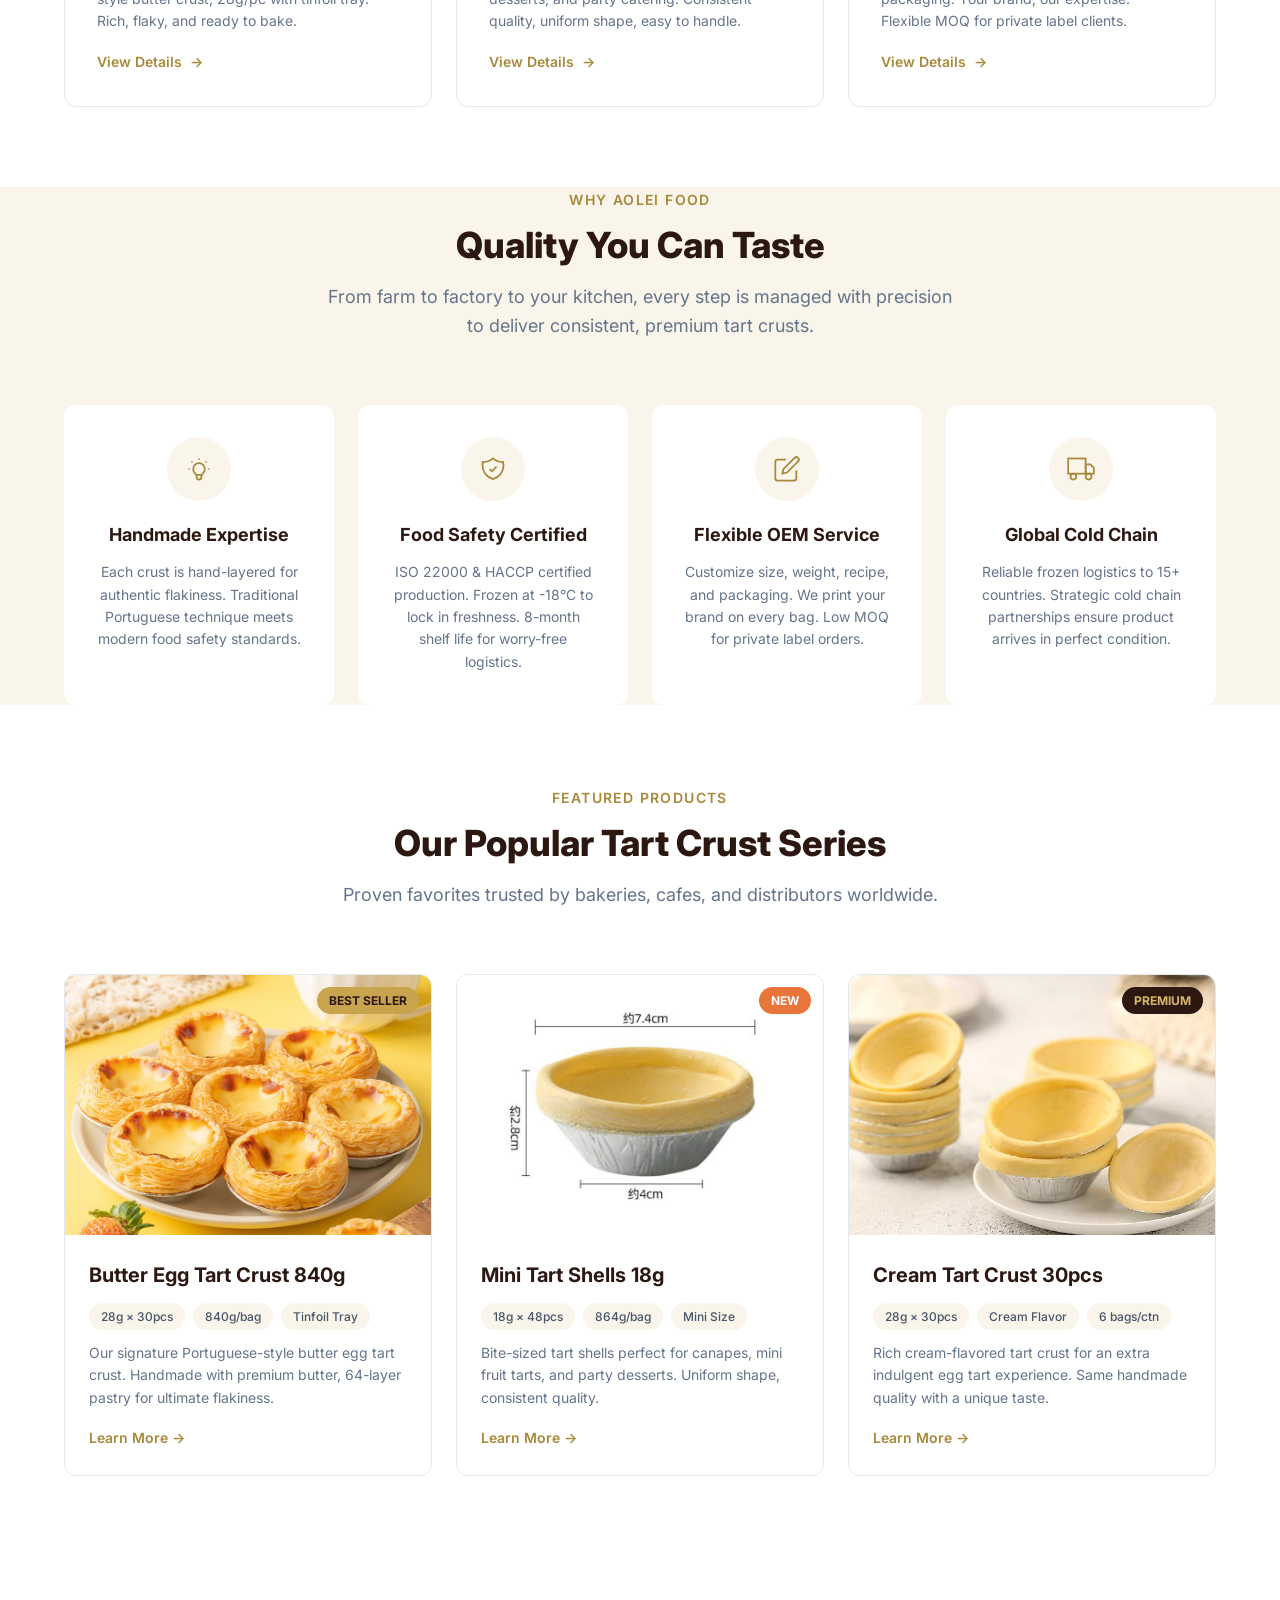
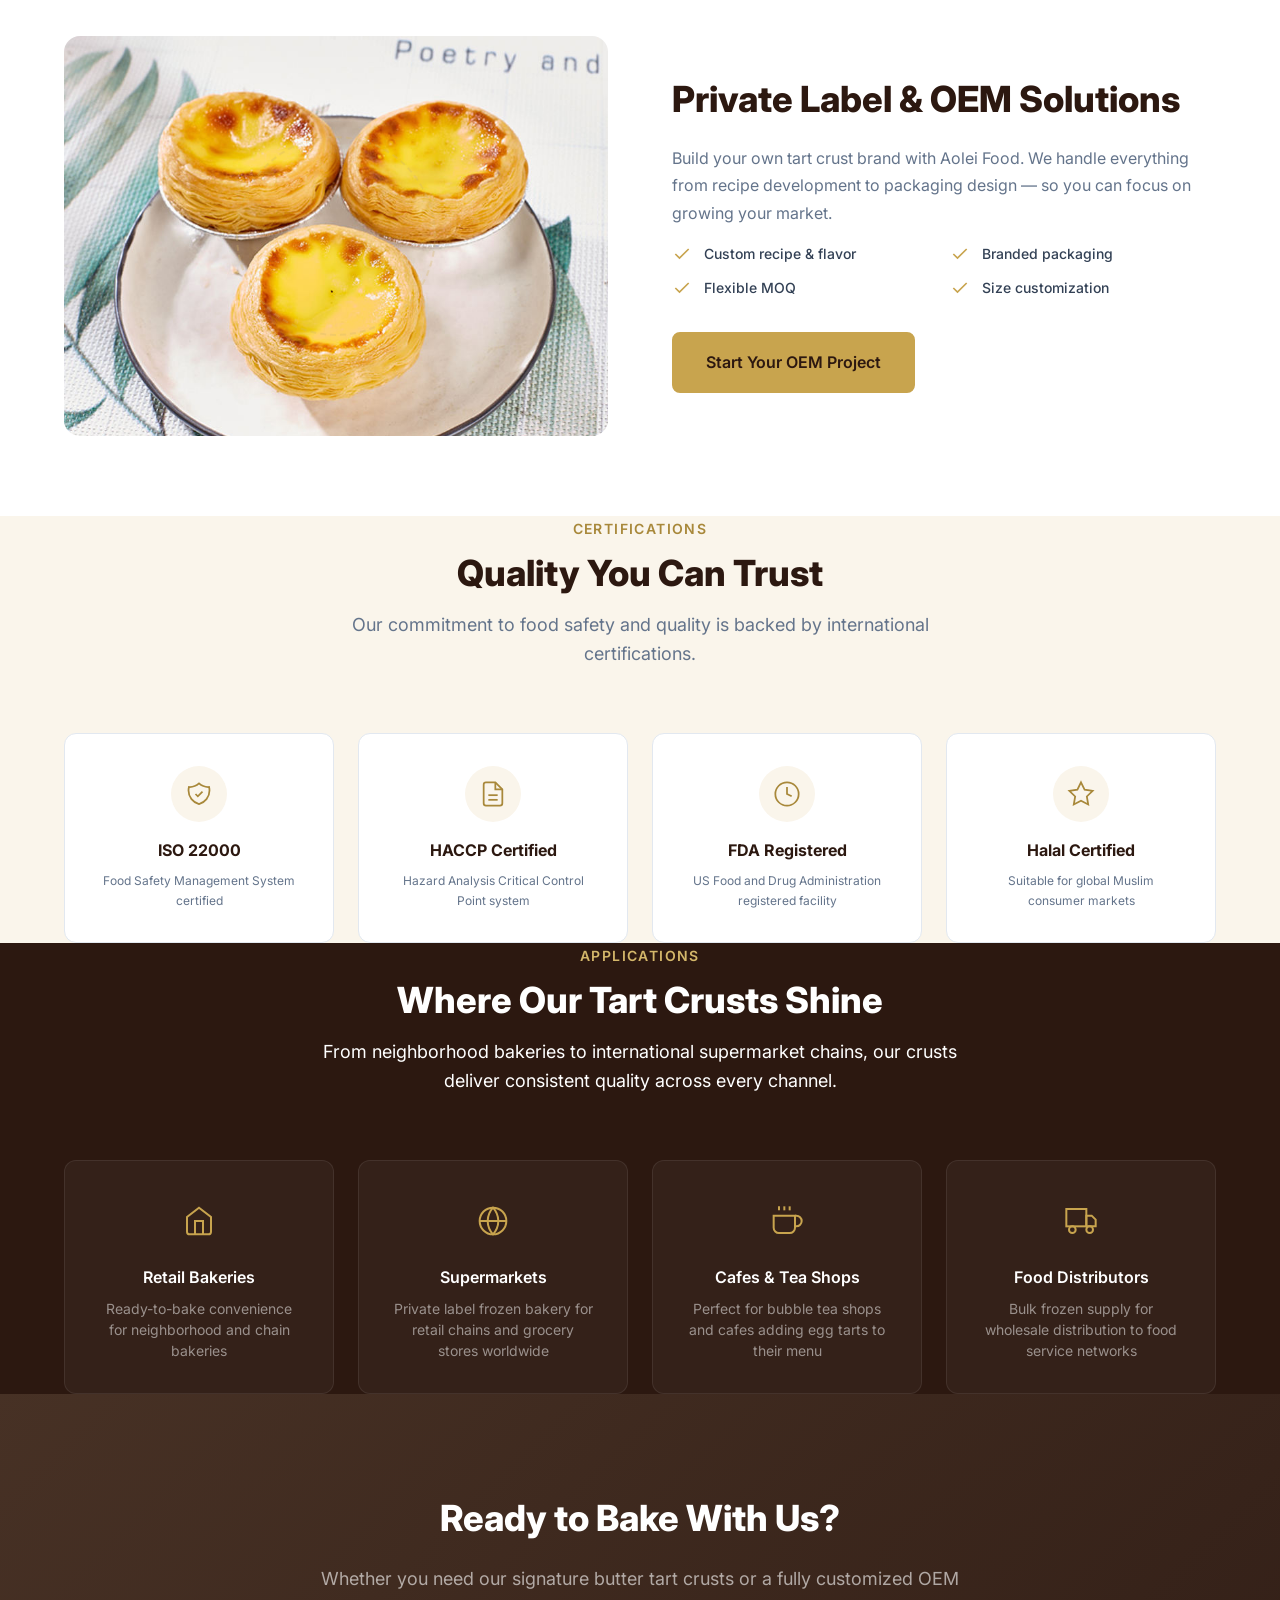
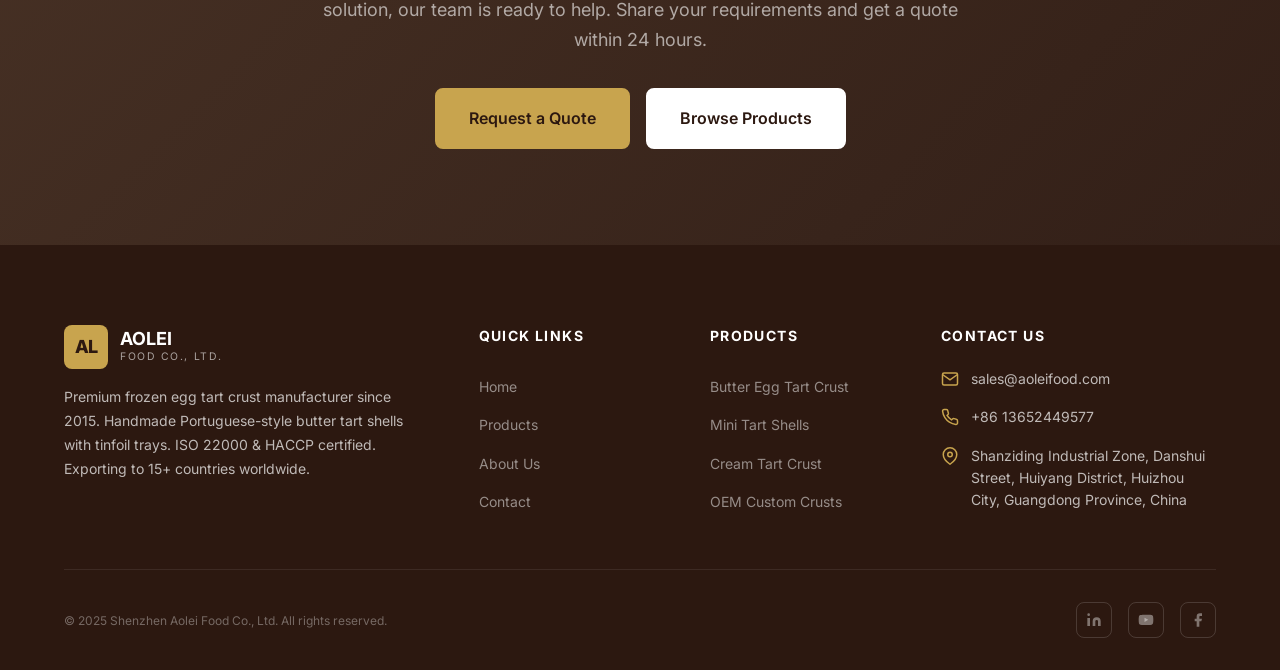
==== commit d2708d35: "Replace placeholder images with real product photos (5 product images from Alibaba)" ====
--- a/index.html
+++ b/index.html
@@ -231,7 +231,7 @@
       <!-- Product 1 -->
       <div class="product-card">
         <div class="product-image">
-          <div style="width:100%;height:100%;background:linear-gradient(135deg, #E8D5B7, #D4B76A);display:flex;align-items:center;justify-content:center;color:#8B6914;font-size:4rem;">&#129384;</div>
+          <img src="assets/images/product-main-1.png" alt="Butter Egg Tart Crust 840g - 28g x 30pcs with Tinfoil Tray" loading="lazy">
           <span class="product-badge popular">Best Seller</span>
         </div>
         <div class="product-info">
@@ -249,7 +249,7 @@
       <!-- Product 2 -->
       <div class="product-card">
         <div class="product-image">
-          <div style="width:100%;height:100%;background:linear-gradient(135deg, #F5E6CC, #E8D5B7);display:flex;align-items:center;justify-content:center;color:#C8A44E;font-size:4rem;">&#129384;</div>
+          <img src="assets/images/product-main-2.png" alt="Mini Tart Shells 18g - 48pcs per bag" loading="lazy">
           <span class="product-badge new">New</span>
         </div>
         <div class="product-info">
@@ -267,7 +267,7 @@
       <!-- Product 3 -->
       <div class="product-card">
         <div class="product-image">
-          <div style="width:100%;height:100%;background:linear-gradient(135deg, #D4C4A8, #C8B896);display:flex;align-items:center;justify-content:center;color:#8B7355;font-size:4rem;">&#129384;</div>
+          <img src="assets/images/product-main-3.png" alt="Cream Tart Crust 30pcs - Rich Cream Butter Flavor" loading="lazy">
           <span class="product-badge premium">Premium</span>
         </div>
         <div class="product-info">
@@ -291,10 +291,7 @@
     <div class="oem-content">
       <div class="oem-visual reveal">
         <div class="oem-image-box">
-          <div class="oem-image-content">
-            <svg viewBox="0 0 24 24" fill="none" stroke="currentColor" stroke-width="1.5"><path d="M20 7l-8-4-8 4m16 0l-8 4m8-4v10l-8 4m0-10L4 7m8 4v10M4 7v10l8 4"/></svg>
-            <span>Your Brand Here</span>
-          </div>
+          <img src="assets/images/product-main-5.png" alt="OEM Custom Tart Crusts - Your Brand" loading="lazy" style="width:100%;height:100%;object-fit:cover;">
         </div>
       </div>
       <div class="oem-info reveal">
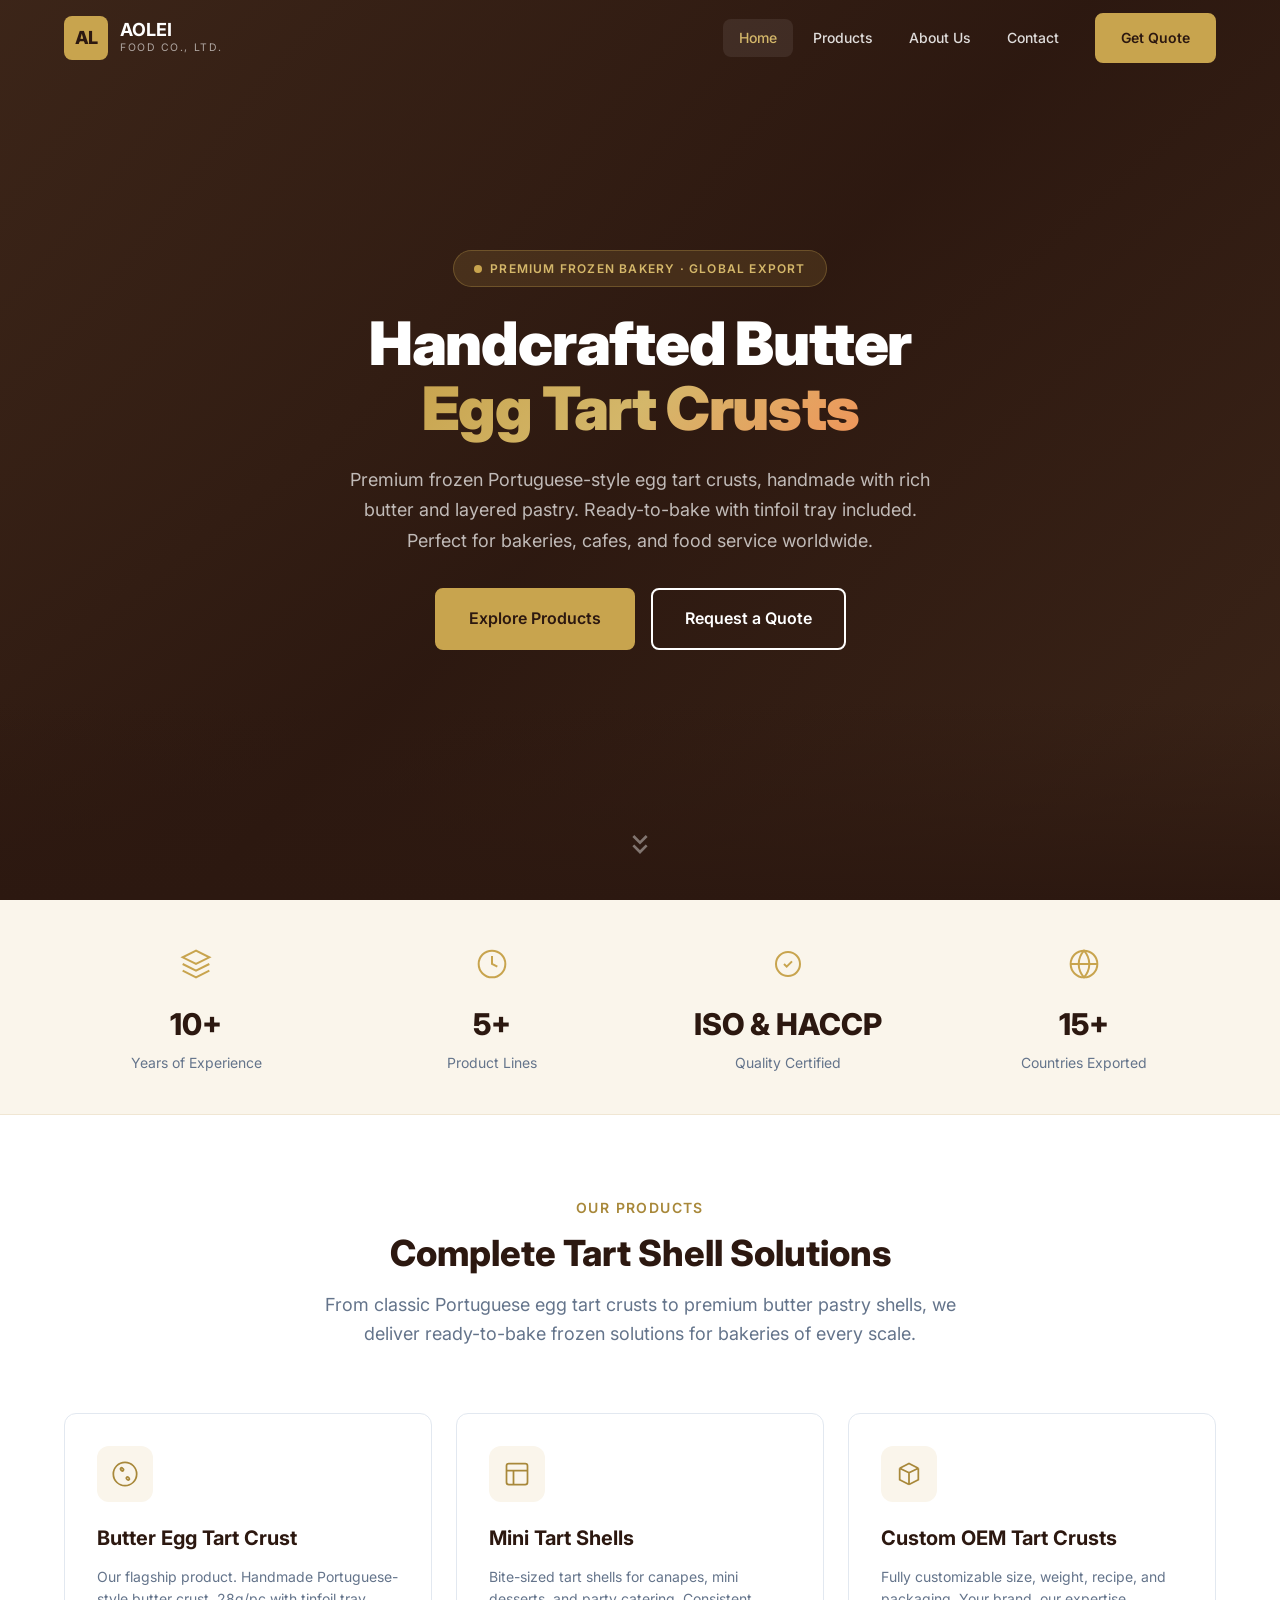
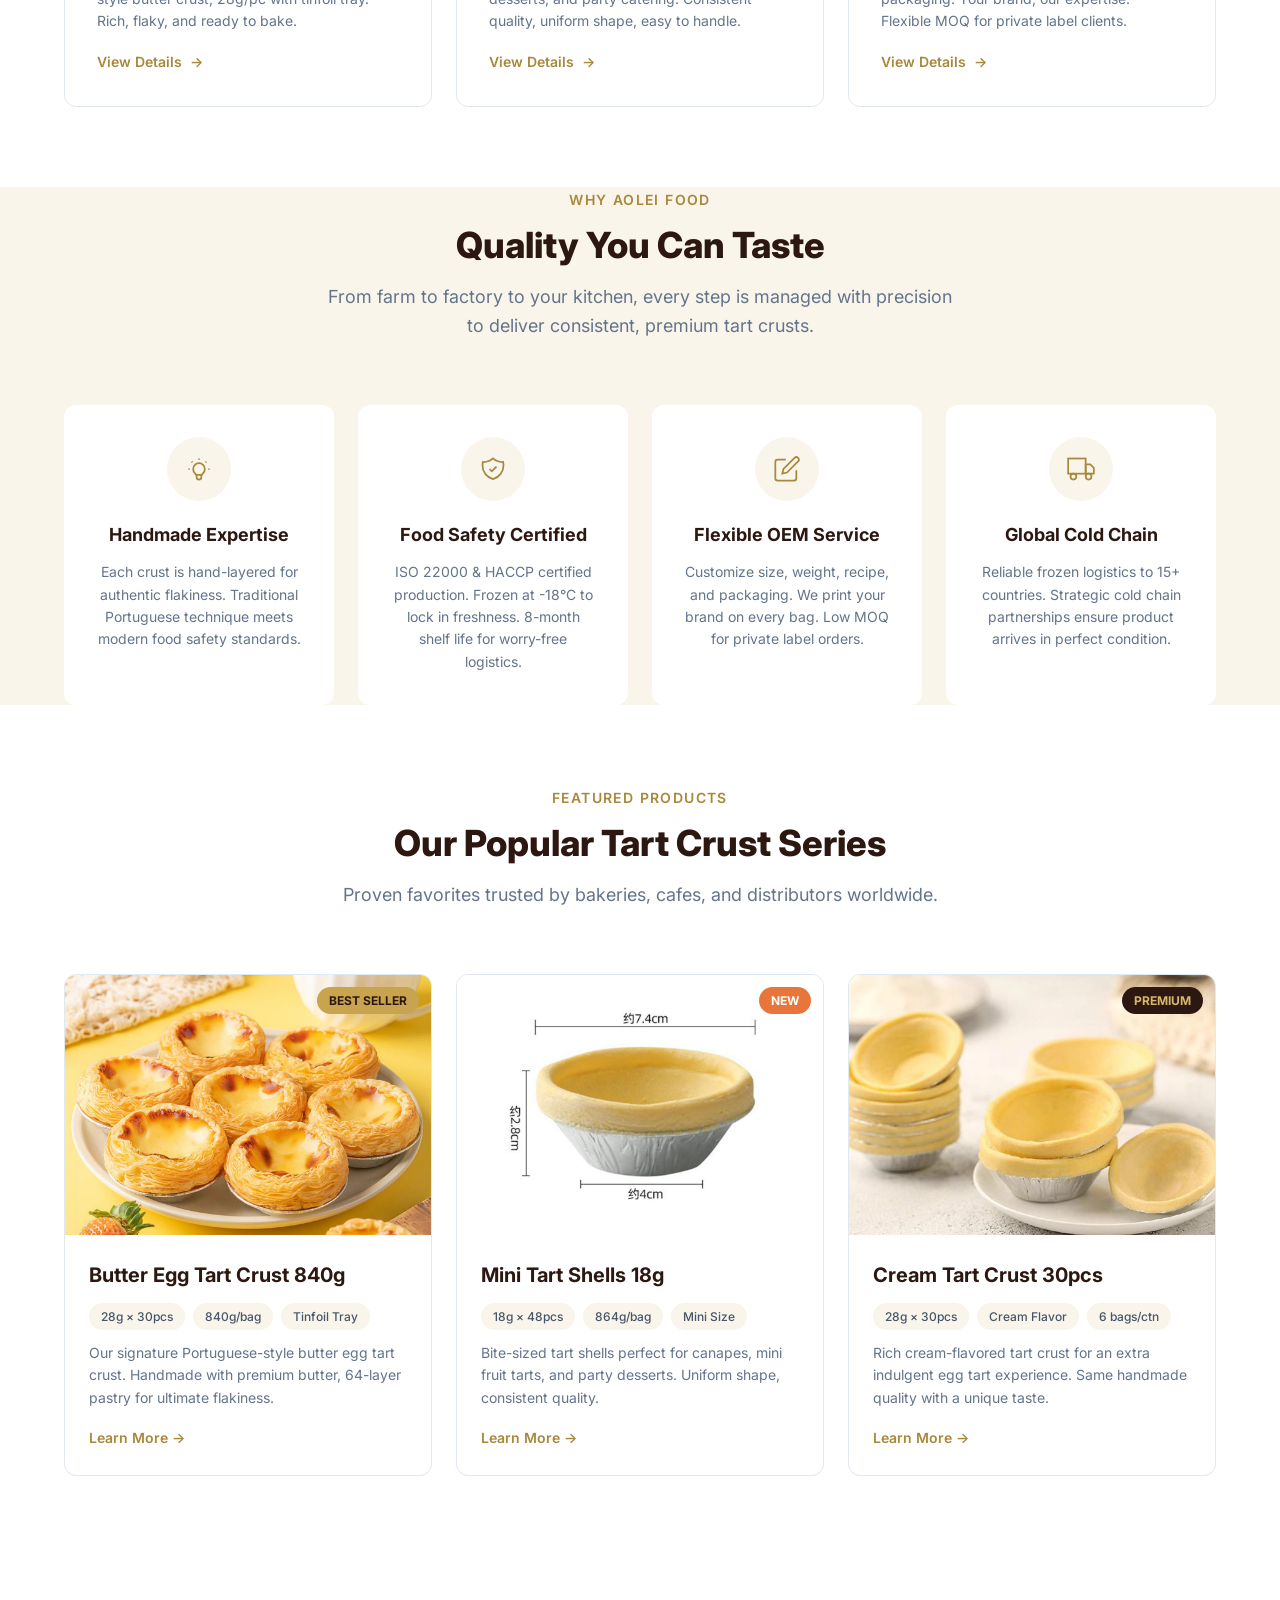
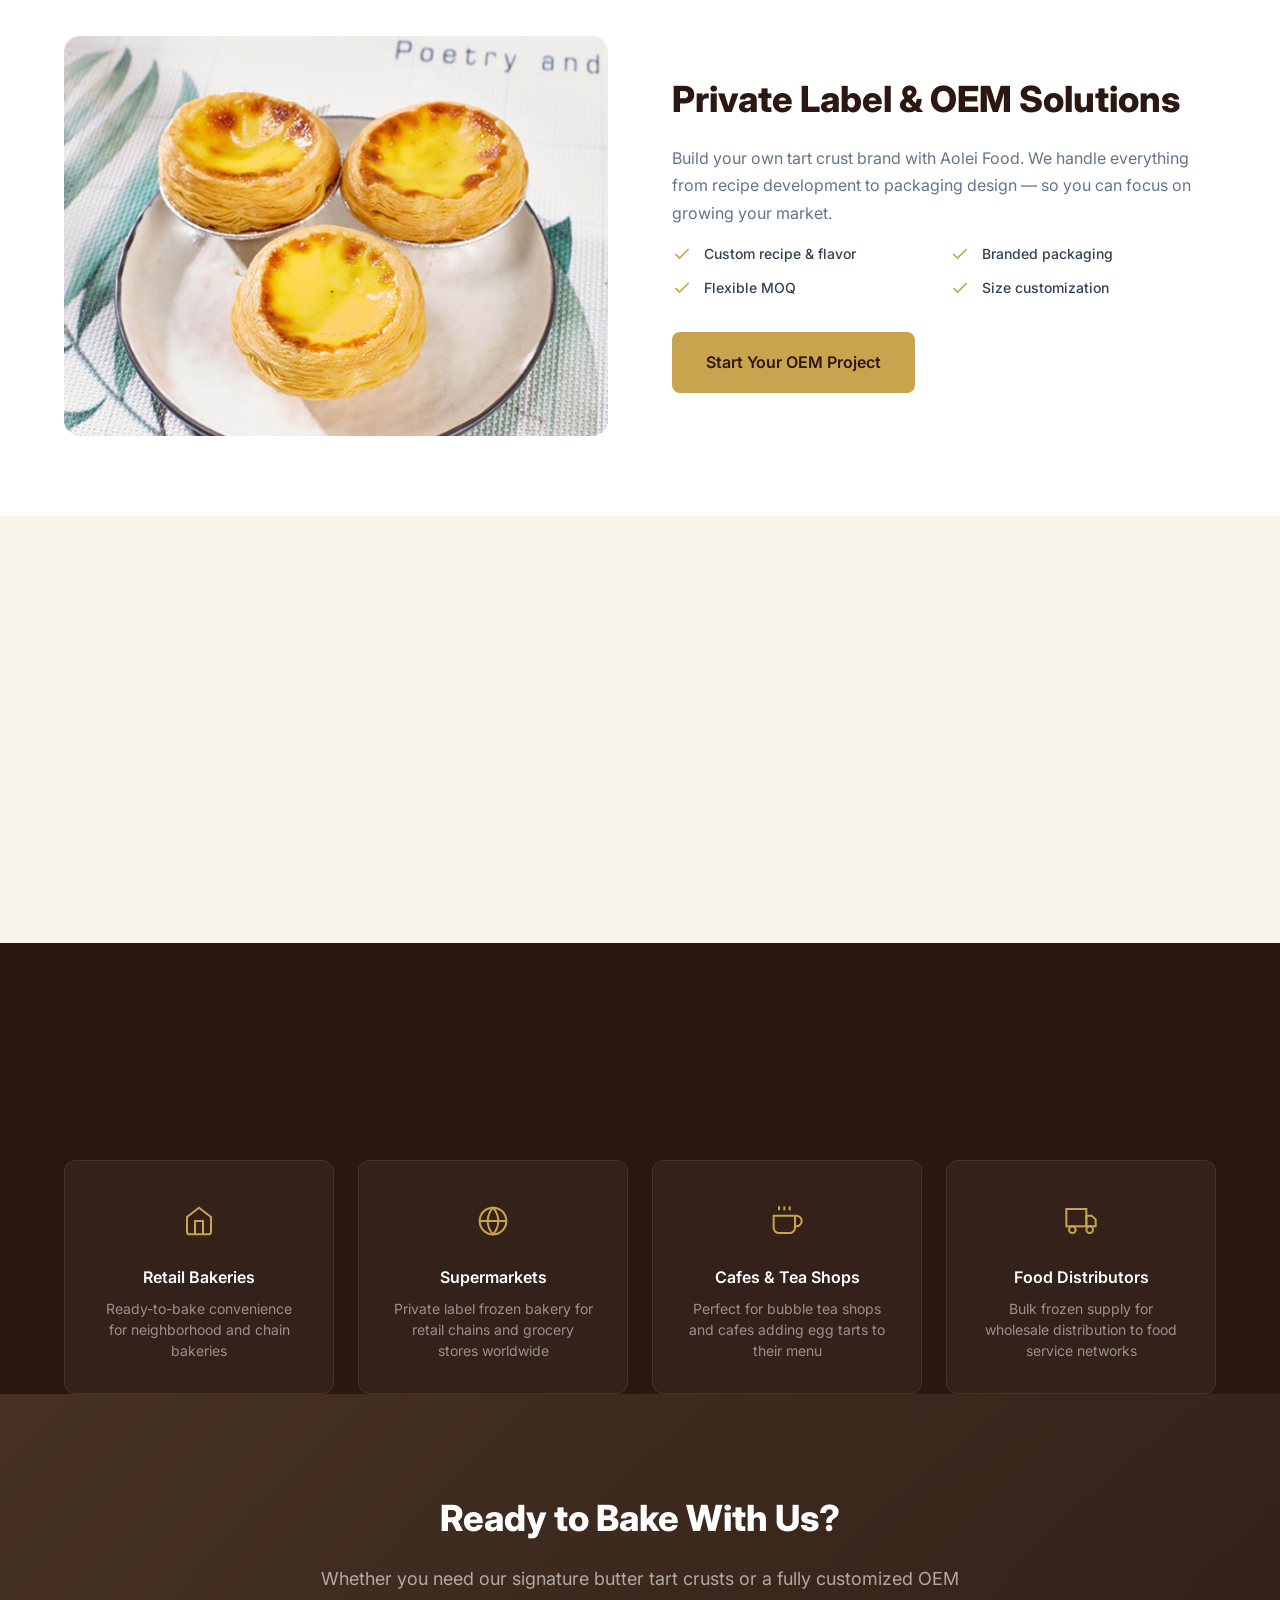
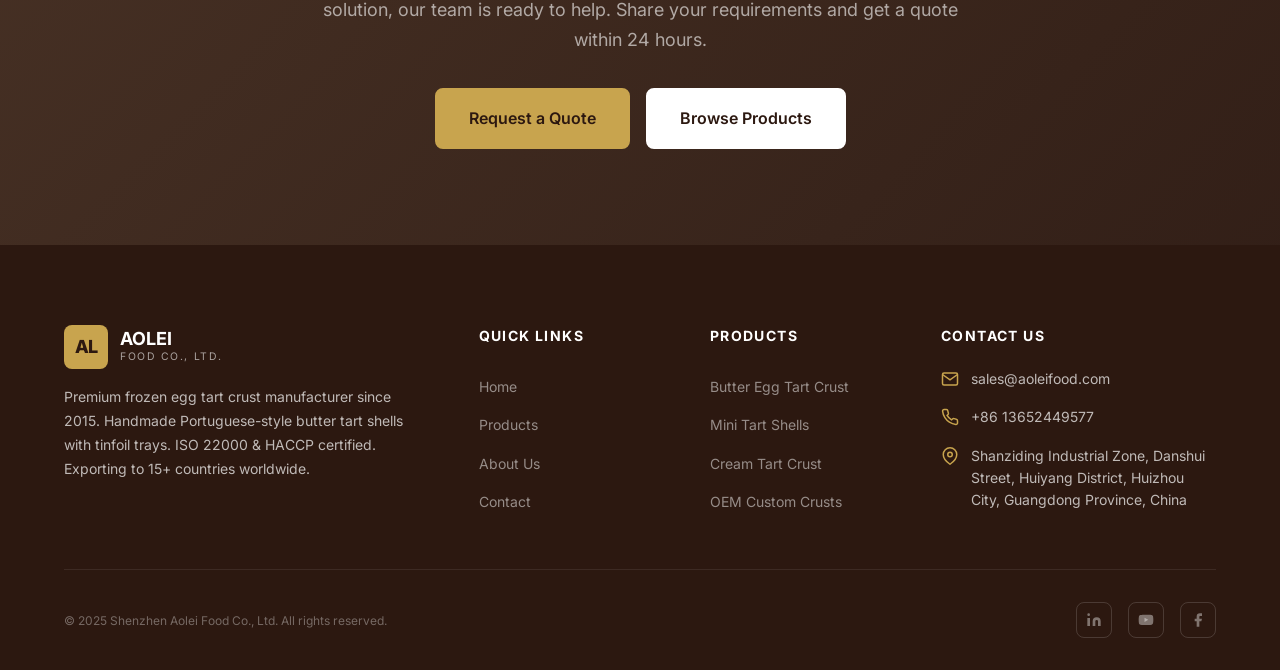
==== commit 5af39408: "Compress product images: 2.36MB -> 631KB (73% reduction), convert PNG to JPEG" ====
--- a/index.html
+++ b/index.html
@@ -231,7 +231,7 @@
       <!-- Product 1 -->
       <div class="product-card">
         <div class="product-image">
-          <img src="assets/images/product-main-1.png" alt="Butter Egg Tart Crust 840g - 28g x 30pcs with Tinfoil Tray" loading="lazy">
+          <img src="assets/images/product-main-1.jpg" alt="Butter Egg Tart Crust 840g - 28g x 30pcs with Tinfoil Tray" loading="lazy">
           <span class="product-badge popular">Best Seller</span>
         </div>
         <div class="product-info">
@@ -249,7 +249,7 @@
       <!-- Product 2 -->
       <div class="product-card">
         <div class="product-image">
-          <img src="assets/images/product-main-2.png" alt="Mini Tart Shells 18g - 48pcs per bag" loading="lazy">
+          <img src="assets/images/product-main-2.jpg" alt="Mini Tart Shells 18g - 48pcs per bag" loading="lazy">
           <span class="product-badge new">New</span>
         </div>
         <div class="product-info">
@@ -267,7 +267,7 @@
       <!-- Product 3 -->
       <div class="product-card">
         <div class="product-image">
-          <img src="assets/images/product-main-3.png" alt="Cream Tart Crust 30pcs - Rich Cream Butter Flavor" loading="lazy">
+          <img src="assets/images/product-main-3.jpg" alt="Cream Tart Crust 30pcs - Rich Cream Butter Flavor" loading="lazy">
           <span class="product-badge premium">Premium</span>
         </div>
         <div class="product-info">
@@ -291,7 +291,7 @@
     <div class="oem-content">
       <div class="oem-visual reveal">
         <div class="oem-image-box">
-          <img src="assets/images/product-main-5.png" alt="OEM Custom Tart Crusts - Your Brand" loading="lazy" style="width:100%;height:100%;object-fit:cover;">
+          <img src="assets/images/product-main-5.jpg" alt="OEM Custom Tart Crusts - Your Brand" loading="lazy" style="width:100%;height:100%;object-fit:cover;">
         </div>
       </div>
       <div class="oem-info reveal">
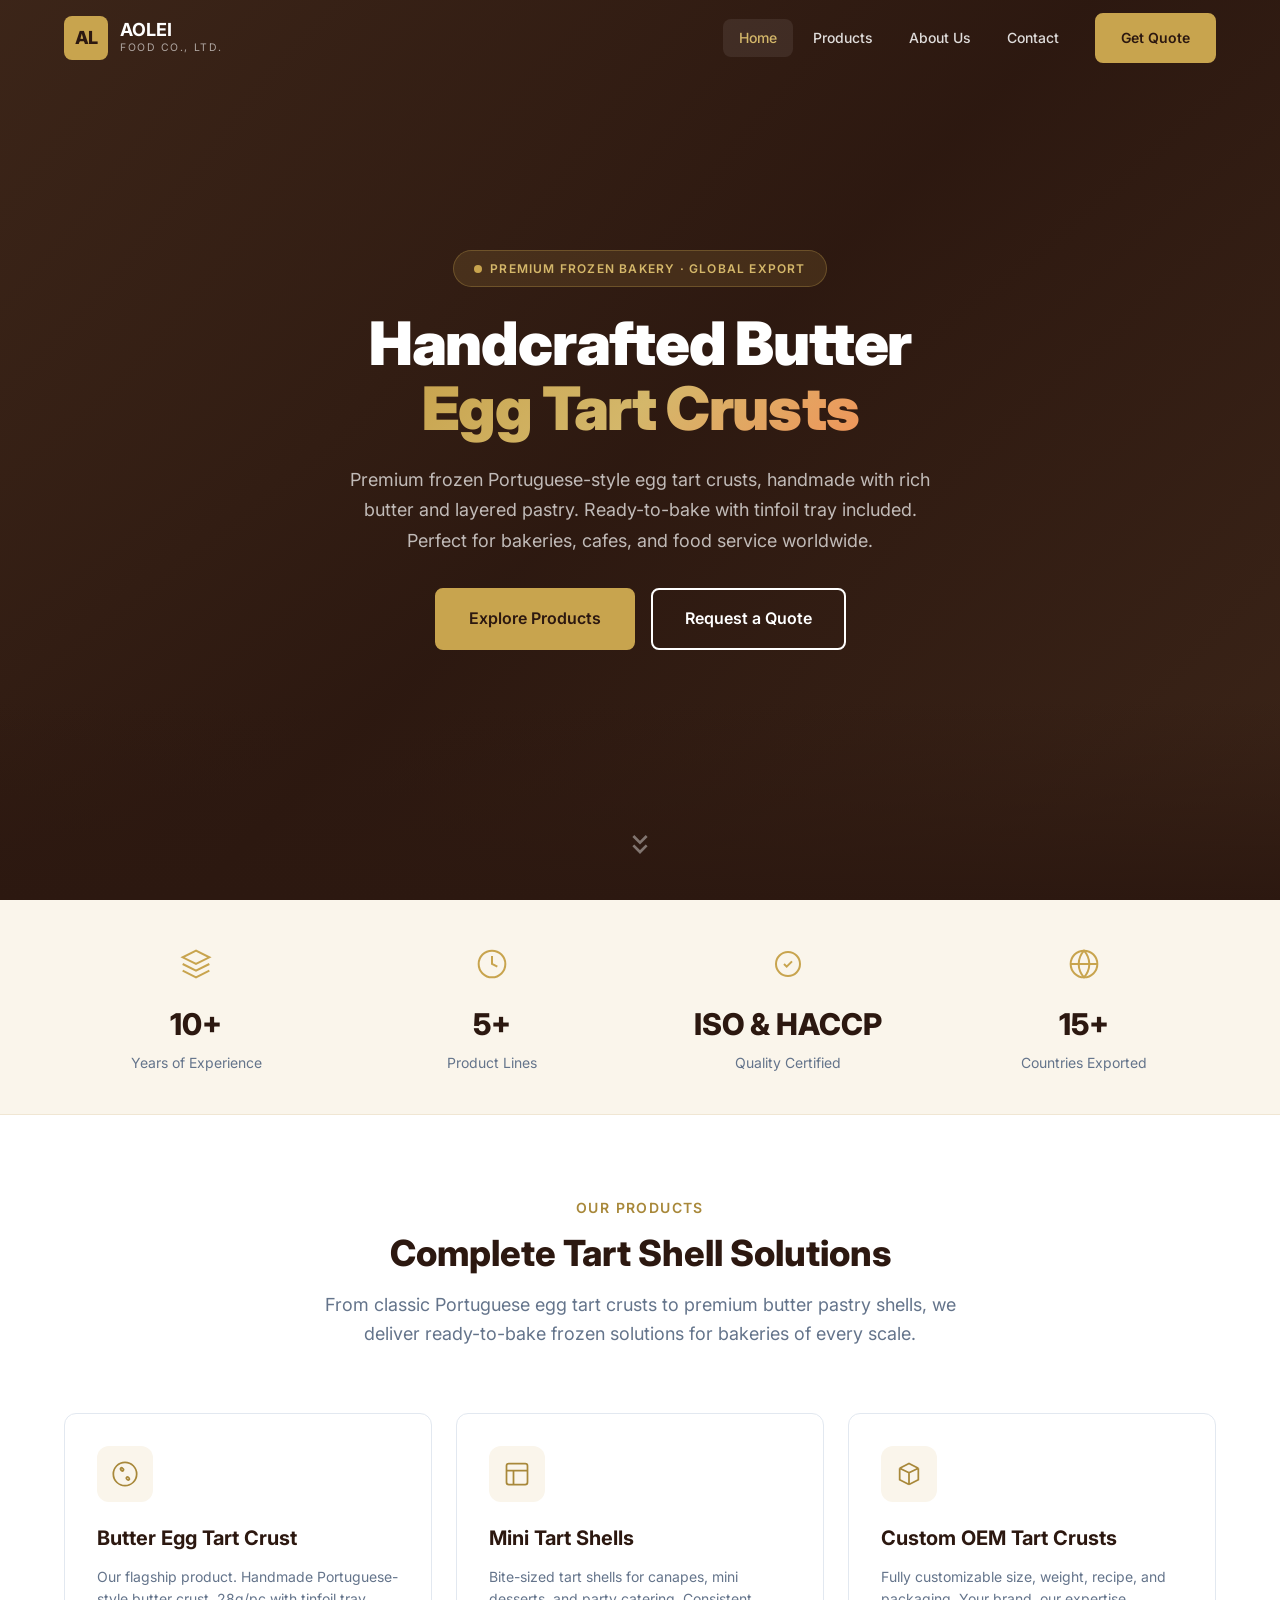
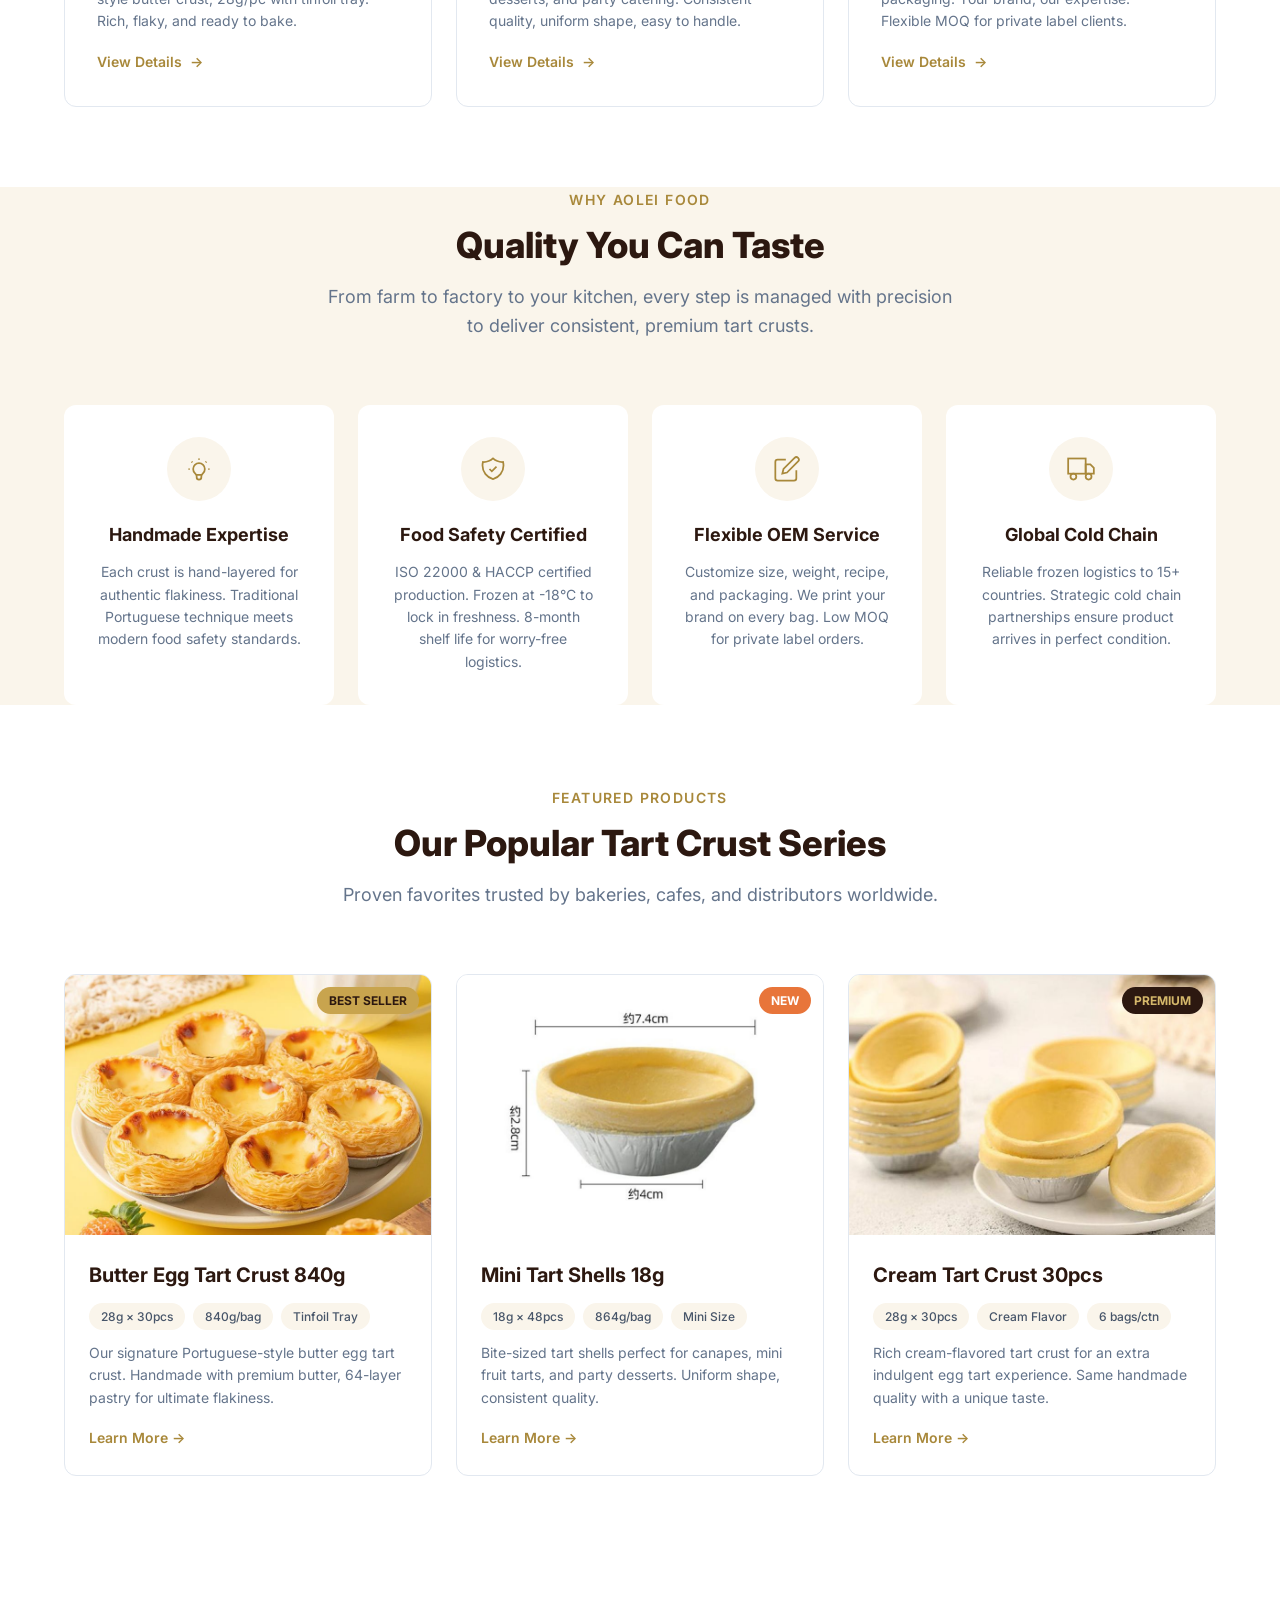
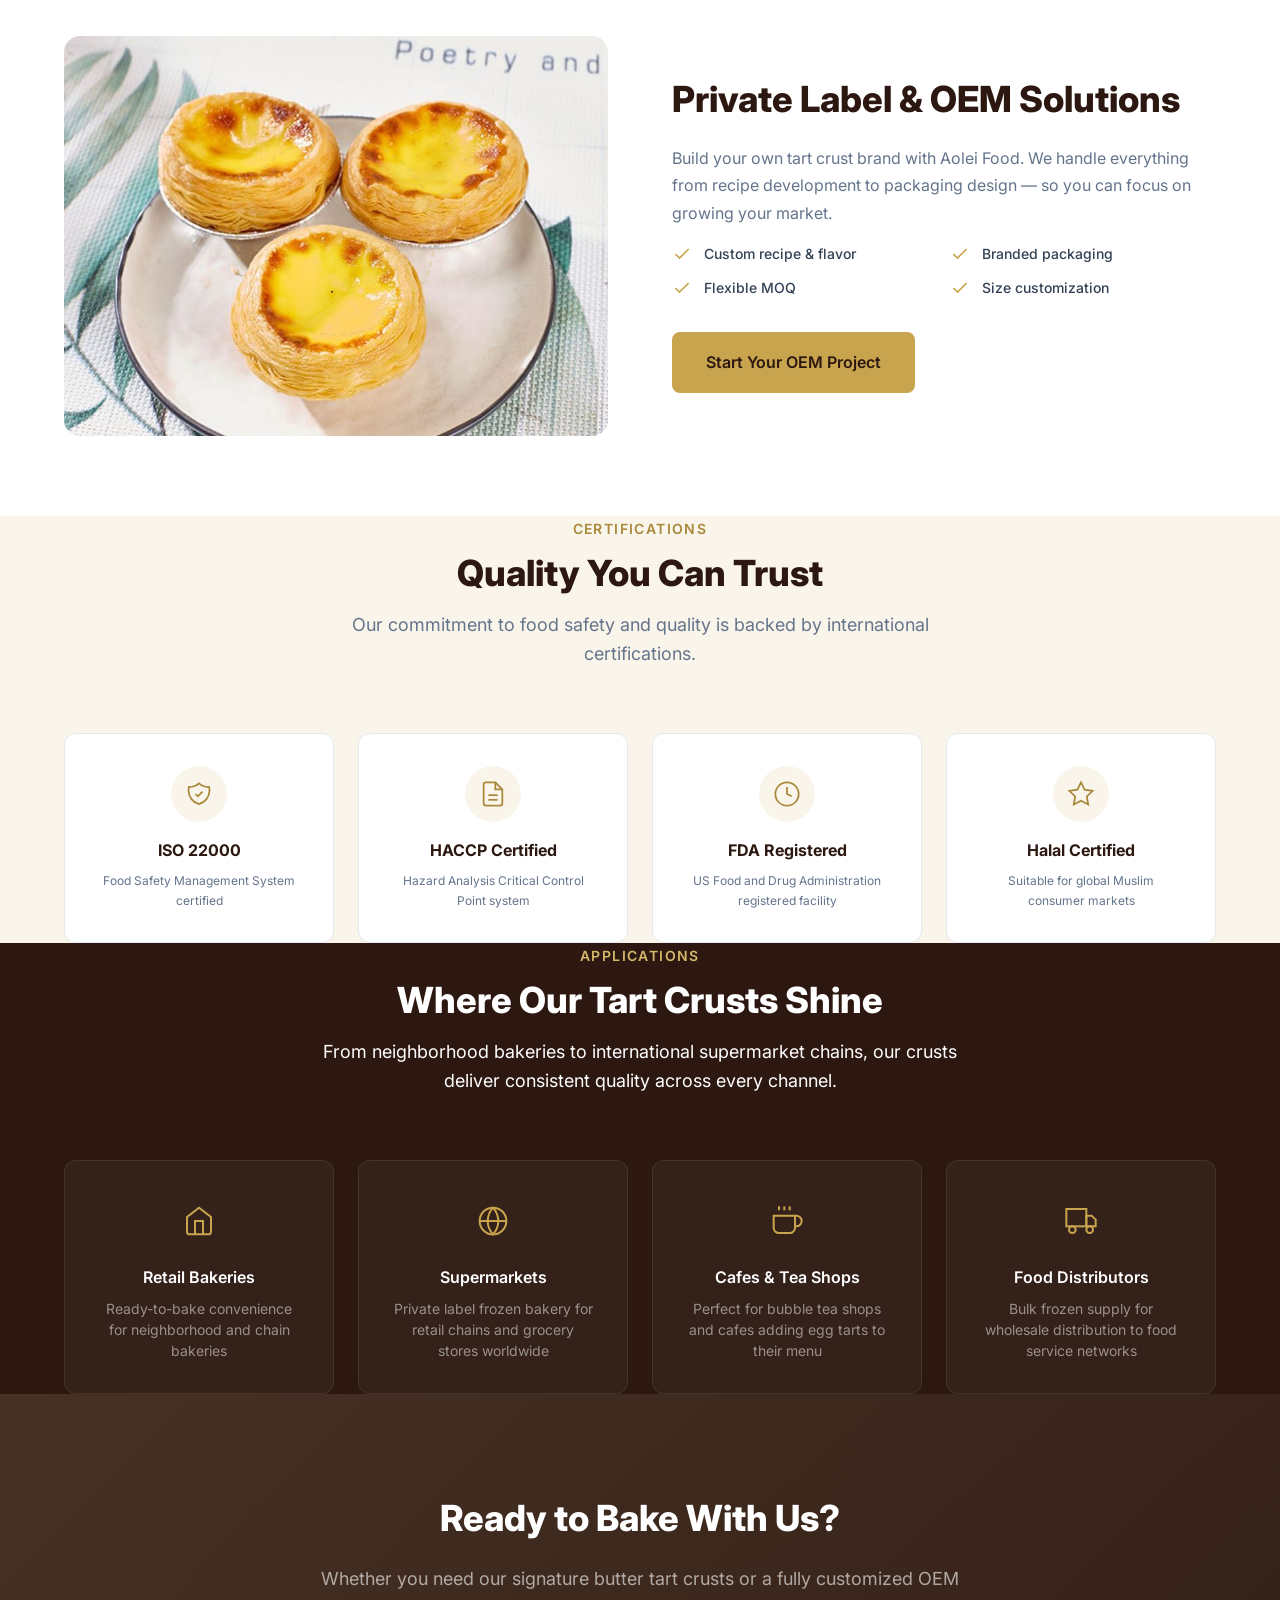
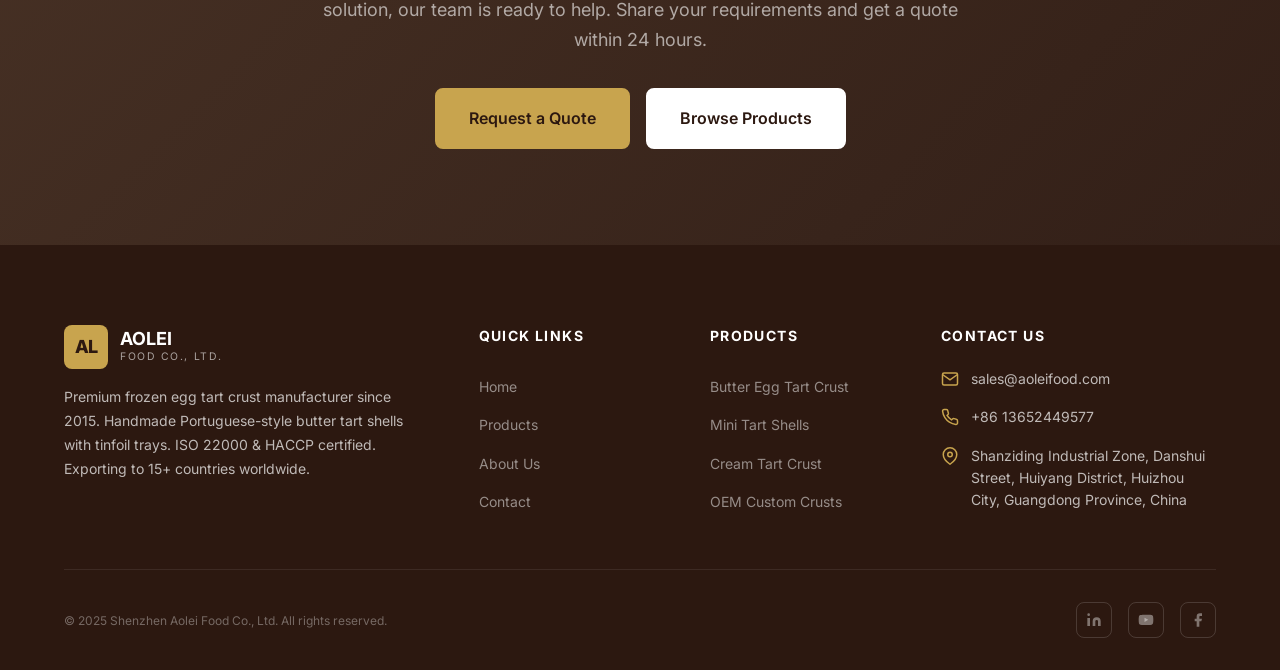
==== commit d77fe770: "Ultra-compress images to 800px: 2.36MB -> 351KB (85% total reduction); add async decoding" ====
--- a/index.html
+++ b/index.html
@@ -231,7 +231,7 @@
       <!-- Product 1 -->
       <div class="product-card">
         <div class="product-image">
-          <img src="assets/images/product-main-1.jpg" alt="Butter Egg Tart Crust 840g - 28g x 30pcs with Tinfoil Tray" loading="lazy">
+          <img src="assets/images/product-main-1.jpg" alt="Butter Egg Tart Crust 840g - 28g x 30pcs with Tinfoil Tray" loading="lazy" decoding="async" width="800" height="600">
           <span class="product-badge popular">Best Seller</span>
         </div>
         <div class="product-info">
@@ -249,7 +249,7 @@
       <!-- Product 2 -->
       <div class="product-card">
         <div class="product-image">
-          <img src="assets/images/product-main-2.jpg" alt="Mini Tart Shells 18g - 48pcs per bag" loading="lazy">
+          <img src="assets/images/product-main-2.jpg" alt="Mini Tart Shells 18g - 48pcs per bag" loading="lazy" decoding="async" width="800" height="600">
           <span class="product-badge new">New</span>
         </div>
         <div class="product-info">
@@ -267,7 +267,7 @@
       <!-- Product 3 -->
       <div class="product-card">
         <div class="product-image">
-          <img src="assets/images/product-main-3.jpg" alt="Cream Tart Crust 30pcs - Rich Cream Butter Flavor" loading="lazy">
+          <img src="assets/images/product-main-3.jpg" alt="Cream Tart Crust 30pcs - Rich Cream Butter Flavor" loading="lazy" decoding="async" width="800" height="600">
           <span class="product-badge premium">Premium</span>
         </div>
         <div class="product-info">
@@ -291,7 +291,7 @@
     <div class="oem-content">
       <div class="oem-visual reveal">
         <div class="oem-image-box">
-          <img src="assets/images/product-main-5.jpg" alt="OEM Custom Tart Crusts - Your Brand" loading="lazy" style="width:100%;height:100%;object-fit:cover;">
+          <img src="assets/images/product-main-5.jpg" alt="OEM Custom Tart Crusts - Your Brand" loading="lazy" decoding="async" width="800" height="600" style="width:100%;height:100%;object-fit:cover;">
         </div>
       </div>
       <div class="oem-info reveal">
